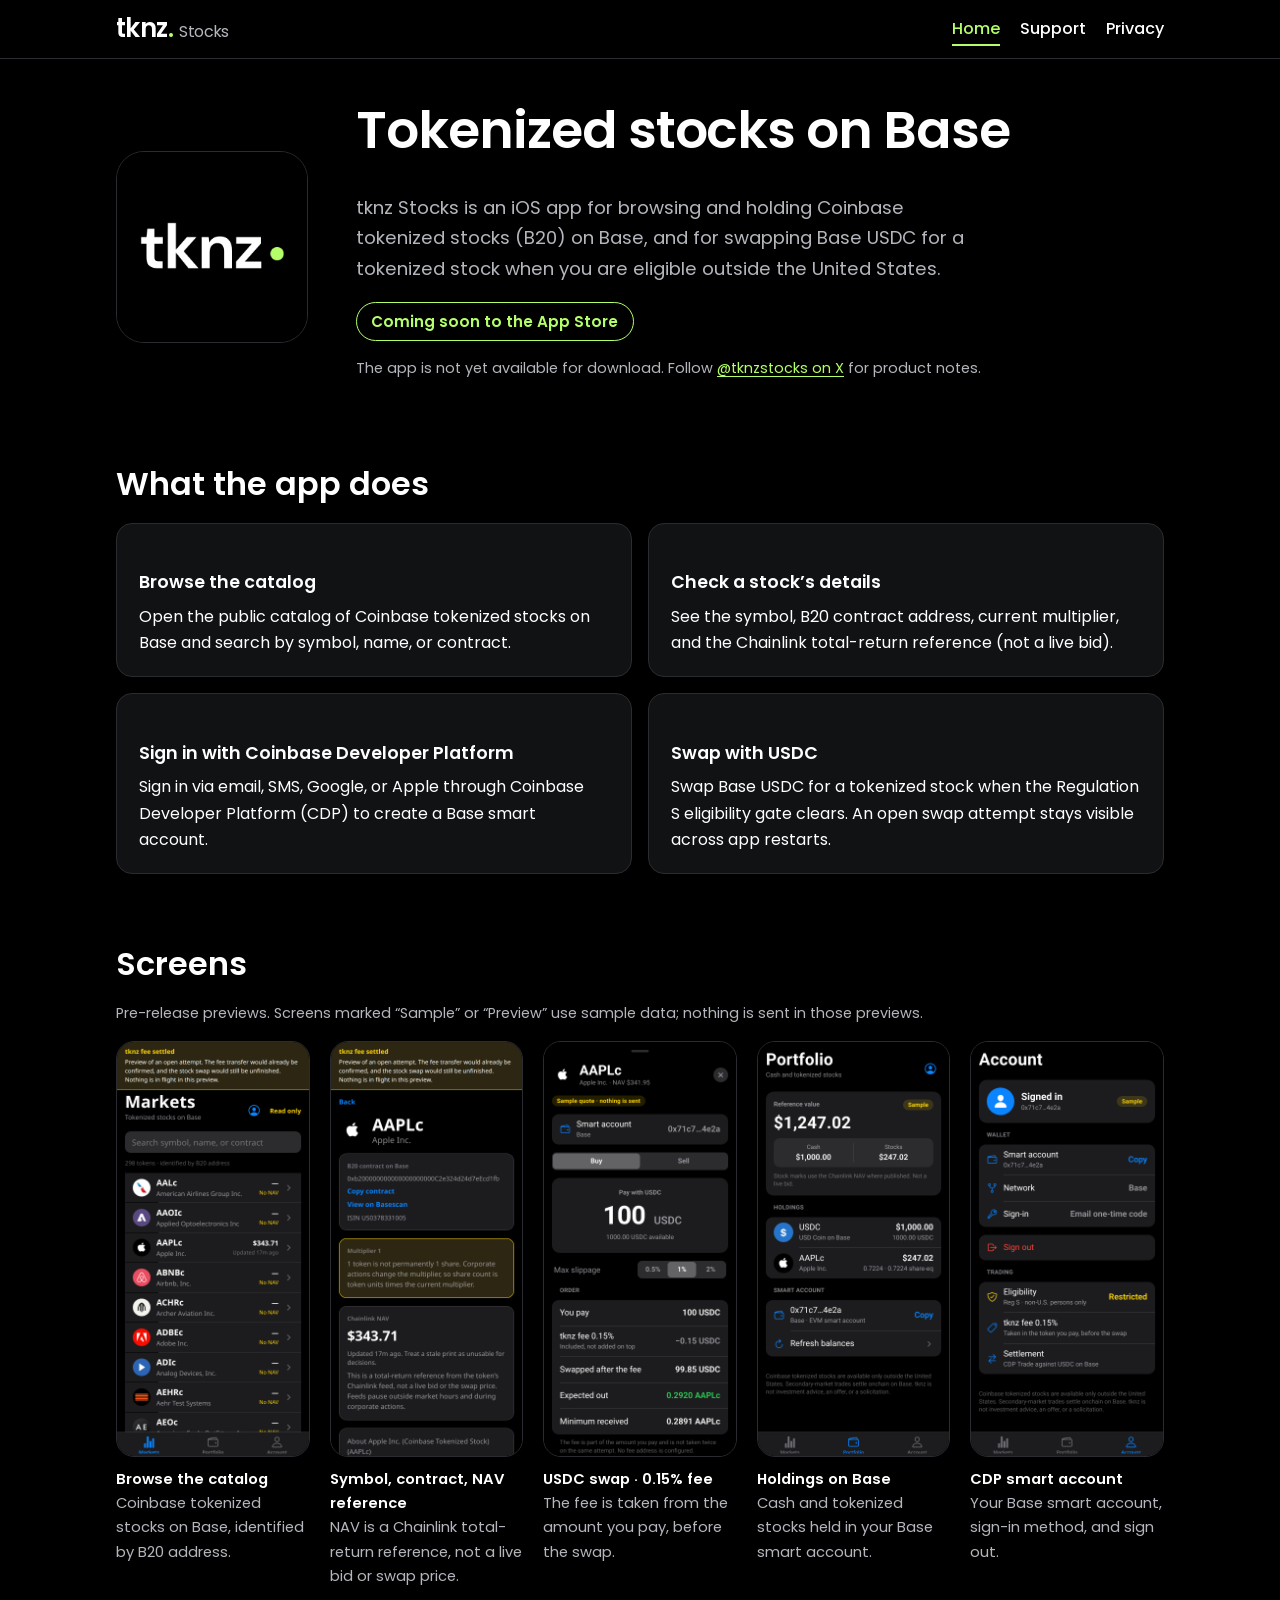
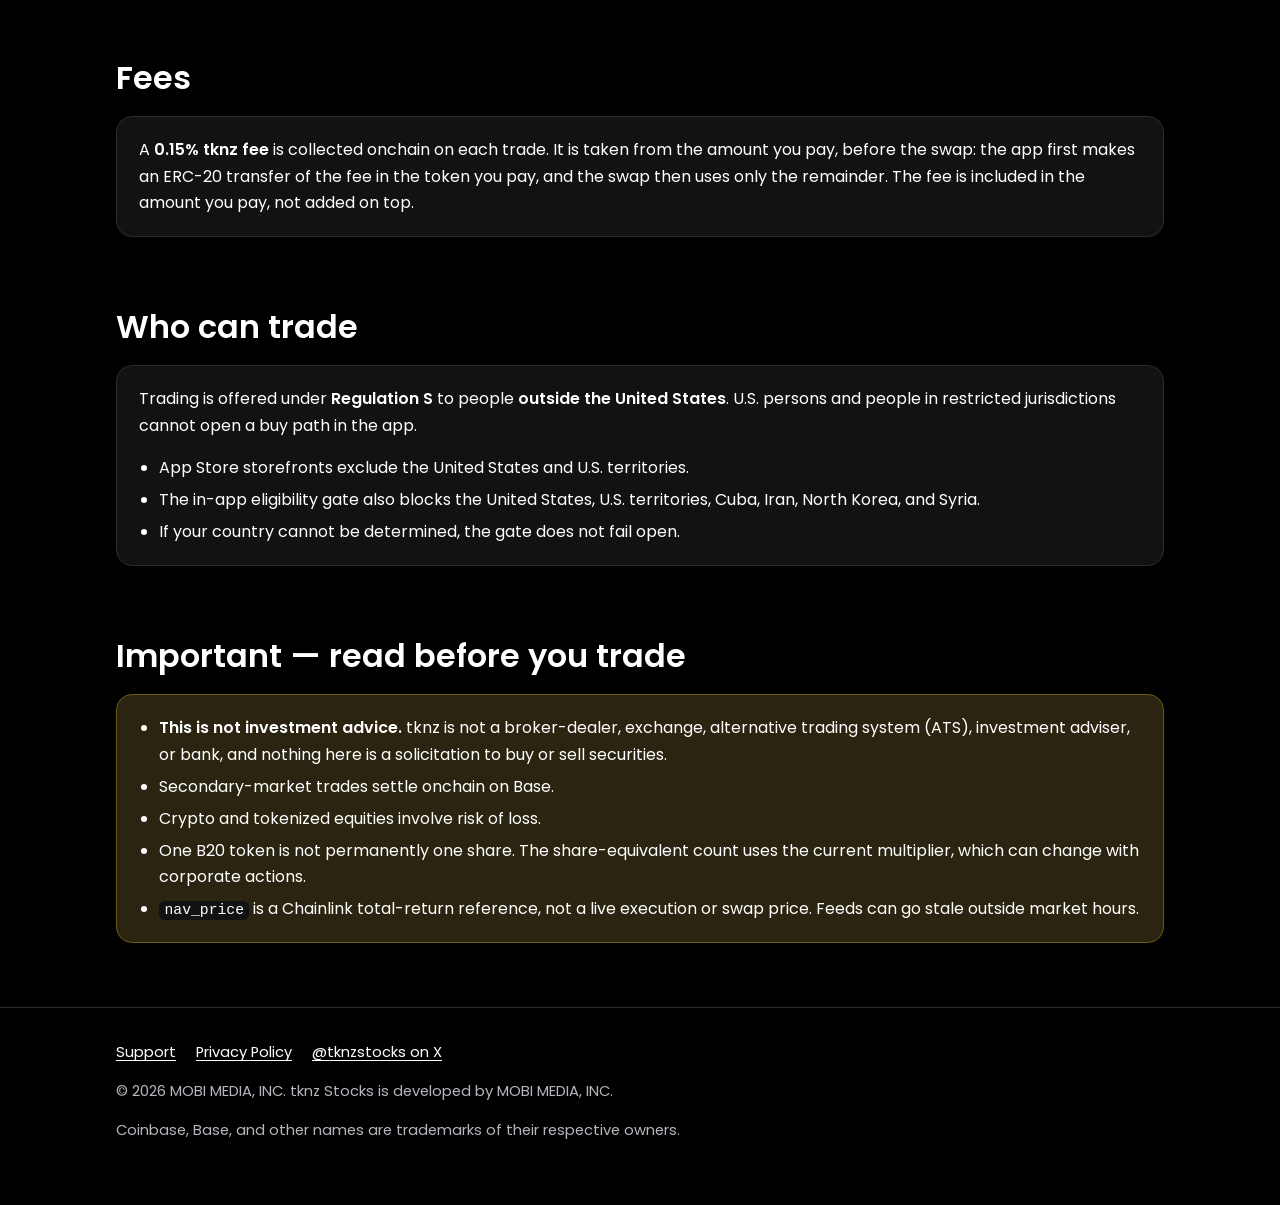
==== index.html @ f106f7f7 "Add static landing, support, and privacy pages Plain HTML/CSS site for tknz Stocks (MOBI MEDIA, INC." ====
<!doctype html>
<html lang="en">
<head>
  <meta charset="utf-8">
  <meta name="viewport" content="width=device-width, initial-scale=1">
  <title>tknz Stocks — Coinbase tokenized stocks on Base</title>
  <meta name="description" content="tknz Stocks is an iOS app to browse and hold Coinbase tokenized stocks (B20) on Base and swap with USDC when eligible outside the United States. Coming soon to the App Store.">
  <meta name="theme-color" content="#000000">
  <link rel="icon" type="image/png" href="./assets/tknz-app-icon-1024.png">
  <link rel="apple-touch-icon" href="./assets/tknz-app-icon-1024.png">
  <link rel="preconnect" href="https://fonts.googleapis.com">
  <link rel="preconnect" href="https://fonts.gstatic.com" crossorigin>
  <link rel="stylesheet" href="https://fonts.googleapis.com/css2?family=Poppins:wght@400;500;600&display=swap">
  <link rel="stylesheet" href="./assets/site.css">
</head>
<body>
  <a class="skip-link" href="#main">Skip to content</a>

  <header class="site-header">
    <div class="wrap">
      <a class="wordmark" href="./" aria-label="tknz Stocks home">tknz<span class="dot" aria-hidden="true">.</span><span class="product">Stocks</span></a>
      <nav class="site-nav" aria-label="Primary">
        <ul>
          <li><a href="./" aria-current="page">Home</a></li>
          <li><a href="./support/">Support</a></li>
          <li><a href="./privacy/">Privacy</a></li>
        </ul>
      </nav>
    </div>
  </header>

  <main id="main" tabindex="-1">
    <div class="wrap">
      <section class="hero" aria-labelledby="hero-title">
        <img class="hero-mark" src="./assets/tknz-brand-mark.png" width="512" height="512" alt="tknz logo: white lowercase “tknz” with a lime dot on black">
        <div>
          <h1 id="hero-title">Tokenized stocks on Base</h1>
          <p class="lede">tknz Stocks is an iOS app for browsing and holding Coinbase tokenized stocks (B20) on Base, and for swapping Base USDC for a tokenized stock when you are eligible outside the United States.</p>
          <p><span class="badge">Coming soon to the App Store</span></p>
          <p class="fine">The app is not yet available for download. Follow <a href="https://x.com/tknzstocks">@tknzstocks on X</a> for product notes.</p>
        </div>
      </section>

      <section aria-labelledby="what-title">
        <h2 id="what-title">What the app does</h2>
        <ul class="features">
          <li class="card"><h3>Browse the catalog</h3><p>Open the public catalog of Coinbase tokenized stocks on Base and search by symbol, name, or contract.</p></li>
          <li class="card"><h3>Check a stock’s details</h3><p>See the symbol, B20 contract address, current multiplier, and the Chainlink total-return reference (not a live bid).</p></li>
          <li class="card"><h3>Sign in with Coinbase Developer Platform</h3><p>Sign in via email, SMS, Google, or Apple through Coinbase Developer Platform (CDP) to create a Base smart account.</p></li>
          <li class="card"><h3>Swap with USDC</h3><p>Swap Base USDC for a tokenized stock when the Regulation S eligibility gate clears. An open swap attempt stays visible across app restarts.</p></li>
        </ul>
      </section>

      <section aria-labelledby="shots-title">
        <h2 id="shots-title">Screens</h2>
        <p class="fine">Pre-release previews. Screens marked “Sample” or “Preview” use sample data; nothing is sent in those previews.</p>
        <ul class="shots">
          <li>
            <figure>
              <img src="./assets/screenshots/markets.png" width="780" height="1688" loading="lazy" alt="Markets screen listing Coinbase tokenized stocks on Base, with a search field and each token’s Chainlink NAV or “No NAV”.">
              <figcaption><strong>Browse the catalog</strong>Coinbase tokenized stocks on Base, identified by B20 address.</figcaption>
            </figure>
          </li>
          <li>
            <figure>
              <img src="./assets/screenshots/stock-detail.png" width="780" height="1688" loading="lazy" alt="Stock detail screen showing the B20 contract on Base, a multiplier notice, and a Chainlink NAV reference labelled as not a live bid.">
              <figcaption><strong>Symbol, contract, NAV reference</strong>NAV is a Chainlink total-return reference, not a live bid or swap price.</figcaption>
            </figure>
          </li>
          <li>
            <figure>
              <img src="./assets/screenshots/preview-swap.png" width="780" height="1688" loading="lazy" alt="Sample swap quote paying 100 USDC, showing a 0.15% tknz fee of 0.15 USDC, 99.85 USDC swapped after the fee, expected and minimum amounts received.">
              <figcaption><strong>USDC swap · 0.15% fee</strong>The fee is taken from the amount you pay, before the swap.</figcaption>
            </figure>
          </li>
          <li>
            <figure>
              <img src="./assets/screenshots/preview-portfolio.png" width="780" height="1688" loading="lazy" alt="Sample portfolio screen showing USDC and a tokenized stock held on Base, with a reference value and the smart account address.">
              <figcaption><strong>Holdings on Base</strong>Cash and tokenized stocks held in your Base smart account.</figcaption>
            </figure>
          </li>
          <li>
            <figure>
              <img src="./assets/screenshots/preview-account.png" width="780" height="1688" loading="lazy" alt="Sample account screen showing a signed-in CDP smart account on Base, sign-in method, sign out, eligibility status, fee and settlement details.">
              <figcaption><strong>CDP smart account</strong>Your Base smart account, sign-in method, and sign out.</figcaption>
            </figure>
          </li>
        </ul>
      </section>

      <section aria-labelledby="fee-title">
        <h2 id="fee-title">Fees</h2>
        <div class="card">
          <p>A <strong>0.15% tknz fee</strong> is collected onchain on each trade. It is taken from the amount you pay, before the swap: the app first makes an ERC-20 transfer of the fee in the token you pay, and the swap then uses only the remainder. The fee is included in the amount you pay, not added on top.</p>
        </div>
      </section>

      <section aria-labelledby="eligibility-title">
        <h2 id="eligibility-title">Who can trade</h2>
        <div class="card">
          <p>Trading is offered under <strong>Regulation S</strong> to people <strong>outside the United States</strong>. U.S. persons and people in restricted jurisdictions cannot open a buy path in the app.</p>
          <ul>
            <li>App Store storefronts exclude the United States and U.S. territories.</li>
            <li>The in-app eligibility gate also blocks the United States, U.S. territories, Cuba, Iran, North Korea, and Syria.</li>
            <li>If your country cannot be determined, the gate does not fail open.</li>
          </ul>
        </div>
      </section>

      <section aria-labelledby="risk-title">
        <h2 id="risk-title">Important — read before you trade</h2>
        <div class="notice">
          <ul>
            <li><strong>This is not investment advice.</strong> tknz is not a broker-dealer, exchange, alternative trading system (ATS), investment adviser, or bank, and nothing here is a solicitation to buy or sell securities.</li>
            <li>Secondary-market trades settle onchain on Base.</li>
            <li>Crypto and tokenized equities involve risk of loss.</li>
            <li>One B20 token is not permanently one share. The share-equivalent count uses the current multiplier, which can change with corporate actions.</li>
            <li><code>nav_price</code> is a Chainlink total-return reference, not a live execution or swap price. Feeds can go stale outside market hours.</li>
          </ul>
        </div>
      </section>
    </div>
  </main>

  <footer class="site-footer">
    <div class="wrap">
      <ul>
        <li><a href="./support/">Support</a></li>
        <li><a href="./privacy/">Privacy Policy</a></li>
        <li><a href="https://x.com/tknzstocks">@tknzstocks on X</a></li>
      </ul>
      <p>© 2026 MOBI MEDIA, INC. tknz Stocks is developed by MOBI MEDIA, INC.</p>
      <p>Coinbase, Base, and other names are trademarks of their respective owners.</p>
    </div>
  </footer>
</body>
</html>
---- assets/site.css ----
/* tknz Stocks — shared site styles. No build step. */
:root {
  --bg: #000000;
  --card: #111214;
  --border: #2a2c31;
  --text: #ffffff;
  --muted: #b4b6bd;
  --lime: #b4ff69;
  --warn-bg: #2a2410;
  --warn-border: #6b5a12;
  --radius: 16px;
  --max: 68rem;
  --font: "Poppins", system-ui, -apple-system, "Segoe UI", Roboto, Helvetica, Arial, sans-serif;
}

*,
*::before,
*::after { box-sizing: border-box; }

html { -webkit-text-size-adjust: 100%; }

body {
  margin: 0;
  background: var(--bg);
  color: var(--text);
  font-family: var(--font);
  font-size: 1rem;
  line-height: 1.65;
}

img { max-width: 100%; height: auto; display: block; }

a { color: var(--lime); text-underline-offset: 0.18em; }
a:hover { text-decoration-thickness: 2px; }

:focus-visible {
  outline: 3px solid var(--lime);
  outline-offset: 3px;
  border-radius: 4px;
}

h1, h2, h3 { font-weight: 600; line-height: 1.2; margin: 0 0 0.6em; }
h1 { font-size: clamp(2rem, 6vw, 3.25rem); letter-spacing: -0.02em; }
h2 { font-size: clamp(1.4rem, 4vw, 2rem); margin-top: 2.2em; }
h3 { font-size: 1.1rem; margin-top: 1.6em; }
p, ul, ol { margin: 0 0 1em; }
ul, ol { padding-left: 1.25rem; }
li + li { margin-top: 0.35em; }
strong { font-weight: 600; }
code { font-family: ui-monospace, SFMono-Regular, Menlo, Consolas, monospace; font-size: 0.92em; background: var(--card); padding: 0.1em 0.35em; border-radius: 6px; }

.skip-link {
  position: absolute;
  left: 1rem;
  top: -100px;
  z-index: 100;
  background: var(--lime);
  color: #000;
  padding: 0.6rem 1rem;
  border-radius: 8px;
  font-weight: 600;
  text-decoration: none;
}
.skip-link:focus { top: 1rem; }

.wrap { width: 100%; max-width: var(--max); margin: 0 auto; padding: 0 1.25rem; }
.narrow { max-width: 46rem; }

/* Header / nav */
.site-header { border-bottom: 1px solid var(--border); }
.site-header .wrap {
  display: flex;
  flex-wrap: wrap;
  align-items: center;
  justify-content: space-between;
  gap: 0.75rem 1.5rem;
  padding-top: 1rem;
  padding-bottom: 1rem;
}
.wordmark {
  color: var(--text);
  font-weight: 600;
  font-size: 1.6rem;
  letter-spacing: -0.02em;
  text-decoration: none;
  line-height: 1;
}
.wordmark .dot { color: var(--lime); }
.wordmark .product { font-weight: 400; color: var(--muted); font-size: 1rem; margin-left: 0.35rem; }
.site-nav ul { list-style: none; margin: 0; padding: 0; display: flex; gap: 1.25rem; }
.site-nav li + li { margin-top: 0; }
.site-nav a { color: var(--text); text-decoration: none; font-weight: 500; padding: 0.25rem 0; }
.site-nav a:hover { color: var(--lime); }
.site-nav a[aria-current="page"] { color: var(--lime); border-bottom: 2px solid var(--lime); }

main { padding: 2.5rem 0 4rem; }

/* Hero */
.hero { display: grid; gap: 2rem; align-items: center; }
.hero-mark { width: 9rem; border-radius: 28px; border: 1px solid var(--border); }
.lede { font-size: 1.15rem; color: var(--muted); max-width: 40rem; }
.badge {
  display: inline-block;
  border: 1px solid var(--lime);
  color: var(--lime);
  border-radius: 999px;
  padding: 0.35rem 0.9rem;
  font-weight: 600;
  font-size: 0.95rem;
}
@media (min-width: 48rem) {
  .hero { grid-template-columns: auto 1fr; gap: 3rem; }
  .hero-mark { width: 12rem; }
}

/* Cards / notices */
.card {
  background: var(--card);
  border: 1px solid var(--border);
  border-radius: var(--radius);
  padding: 1.25rem 1.4rem;
}
.card > :last-child { margin-bottom: 0; }
.notice {
  background: var(--warn-bg);
  border: 1px solid var(--warn-border);
  border-radius: var(--radius);
  padding: 1.25rem 1.4rem;
}
.notice > :last-child { margin-bottom: 0; }
.features { display: grid; gap: 1rem; padding: 0; list-style: none; }
.features li + li { margin-top: 0; }
@media (min-width: 40rem) { .features { grid-template-columns: repeat(2, 1fr); } }

/* Screenshots */
.shots {
  list-style: none;
  padding: 0;
  margin: 0;
  display: grid;
  grid-template-columns: repeat(auto-fill, minmax(11rem, 1fr));
  gap: 1.25rem;
}
.shots li + li { margin-top: 0; }
.shots figure { margin: 0; }
.shots img { border-radius: 18px; border: 1px solid var(--border); width: 100%; }
.shots figcaption { margin-top: 0.6rem; font-size: 0.92rem; color: var(--muted); }
.shots figcaption strong { color: var(--text); display: block; }
.fine { font-size: 0.9rem; color: var(--muted); }

/* FAQ */
.faq details {
  background: var(--card);
  border: 1px solid var(--border);
  border-radius: var(--radius);
  padding: 0 1.25rem;
  margin-bottom: 0.75rem;
}
.faq summary {
  cursor: pointer;
  font-weight: 600;
  padding: 1rem 0;
  list-style-position: outside;
}
.faq details[open] summary { border-bottom: 1px solid var(--border); margin-bottom: 1rem; }
.faq details > :last-child { margin-bottom: 1rem; }

/* Tables (privacy) */
.table-scroll { overflow-x: auto; -webkit-overflow-scrolling: touch; margin-bottom: 1.25rem; }
table { border-collapse: collapse; width: 100%; min-width: 40rem; font-size: 0.92rem; }
caption { text-align: left; color: var(--muted); padding-bottom: 0.5rem; }
th, td { border: 1px solid var(--border); padding: 0.6rem 0.75rem; vertical-align: top; text-align: left; }
thead th { background: var(--card); font-weight: 600; }
tbody th { font-weight: 600; }

/* Footer */
.site-footer { border-top: 1px solid var(--border); padding: 2rem 0 3rem; color: var(--muted); font-size: 0.92rem; }
.site-footer ul { list-style: none; padding: 0; display: flex; flex-wrap: wrap; gap: 0.5rem 1.25rem; }
.site-footer li + li { margin-top: 0; }
.site-footer a { color: var(--text); }

@media (prefers-reduced-motion: no-preference) {
  html { scroll-behavior: smooth; }
}
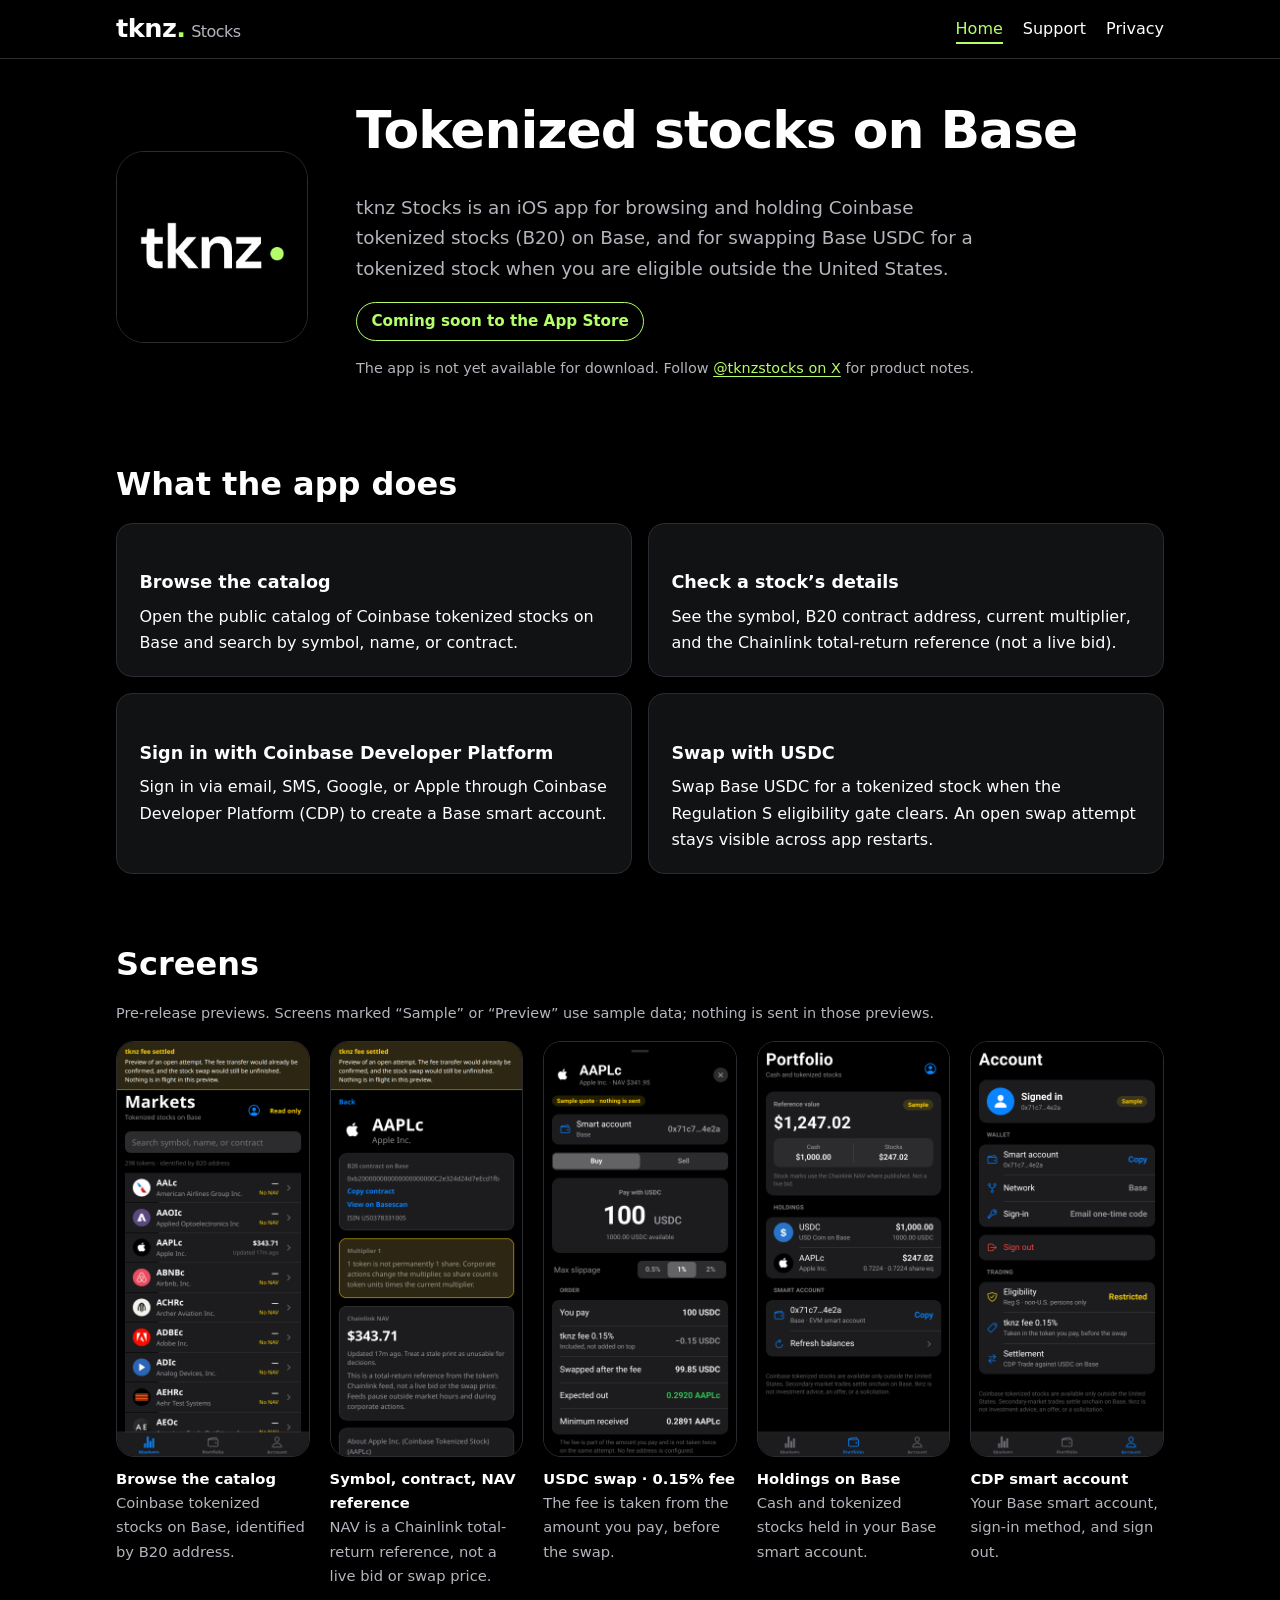
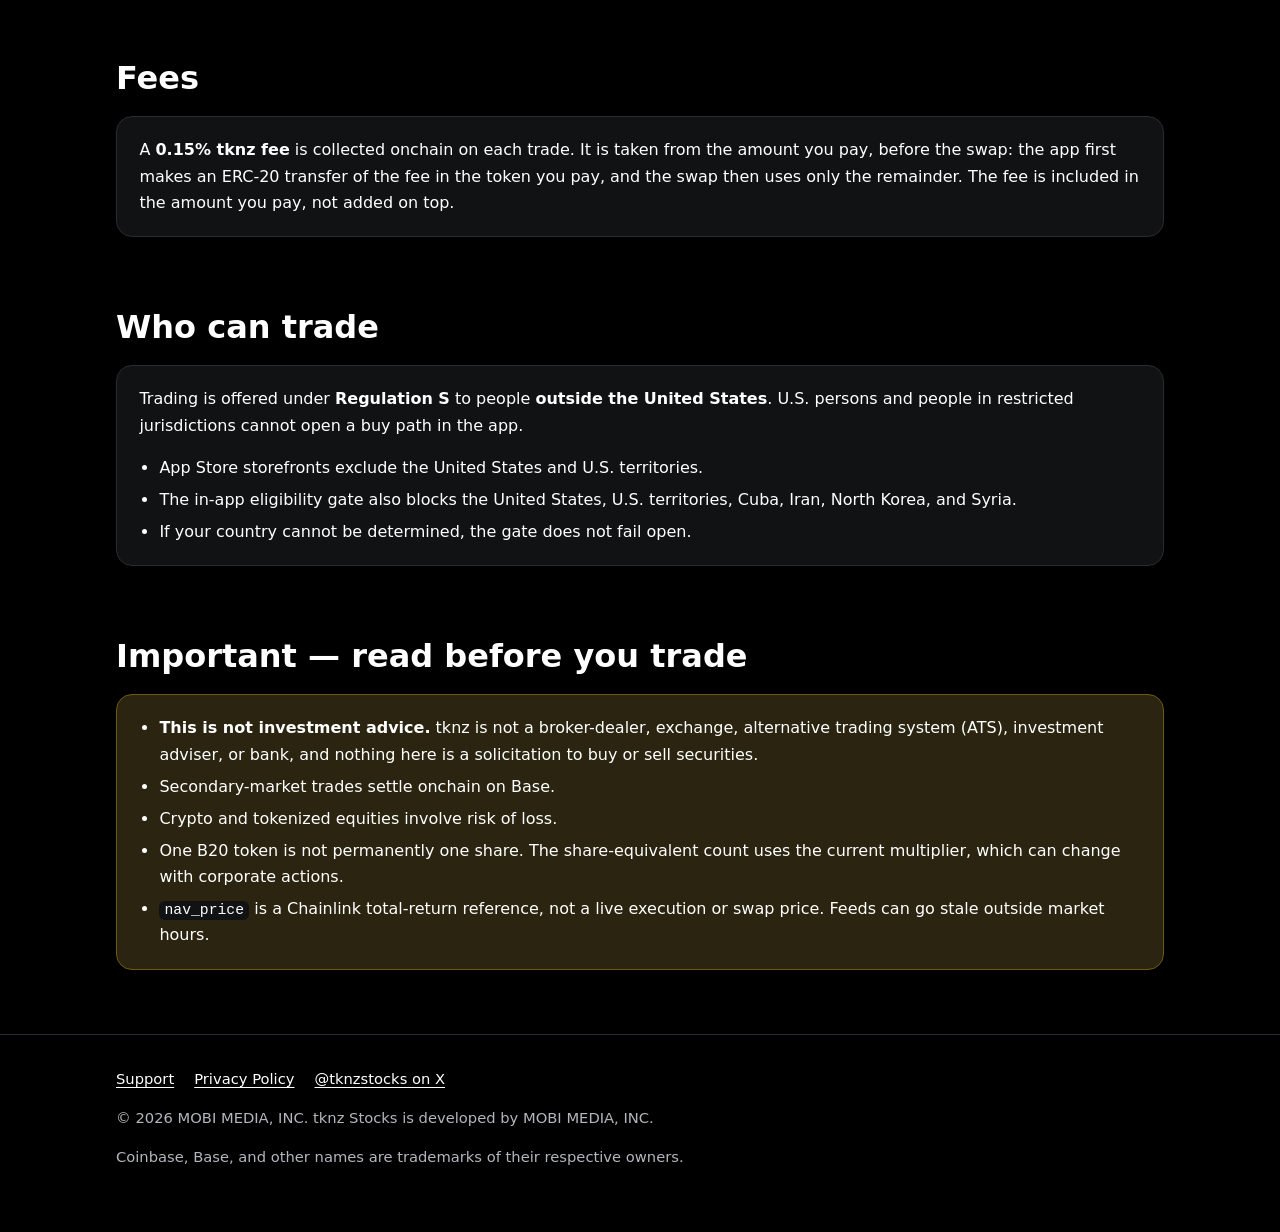
==== commit 2dfe0606: "Address Codex review: deletion wording, uninstall claim, URL wrap, drop Google Fonts MUST 1: Stop pr" ====
--- a/index.html
+++ b/index.html
@@ -8,9 +8,6 @@
   <meta name="theme-color" content="#000000">
   <link rel="icon" type="image/png" href="./assets/tknz-app-icon-1024.png">
   <link rel="apple-touch-icon" href="./assets/tknz-app-icon-1024.png">
-  <link rel="preconnect" href="https://fonts.googleapis.com">
-  <link rel="preconnect" href="https://fonts.gstatic.com" crossorigin>
-  <link rel="stylesheet" href="https://fonts.googleapis.com/css2?family=Poppins:wght@400;500;600&display=swap">
   <link rel="stylesheet" href="./assets/site.css">
 </head>
 <body>
--- a/assets/site.css
+++ b/assets/site.css
@@ -26,11 +26,12 @@
   font-family: var(--font);
   font-size: 1rem;
   line-height: 1.65;
+  overflow-wrap: break-word;
 }
 
 img { max-width: 100%; height: auto; display: block; }
 
-a { color: var(--lime); text-underline-offset: 0.18em; }
+a { color: var(--lime); text-underline-offset: 0.18em; overflow-wrap: anywhere; }
 a:hover { text-decoration-thickness: 2px; }
 
 :focus-visible {
@@ -182,3 +183,6 @@
 @media (prefers-reduced-motion: no-preference) {
   html { scroll-behavior: smooth; }
 }
+
+/* Let long URLs and tokens wrap inside cards and body text on narrow screens. */
+.card, .card p, main p, main li { overflow-wrap: anywhere; }
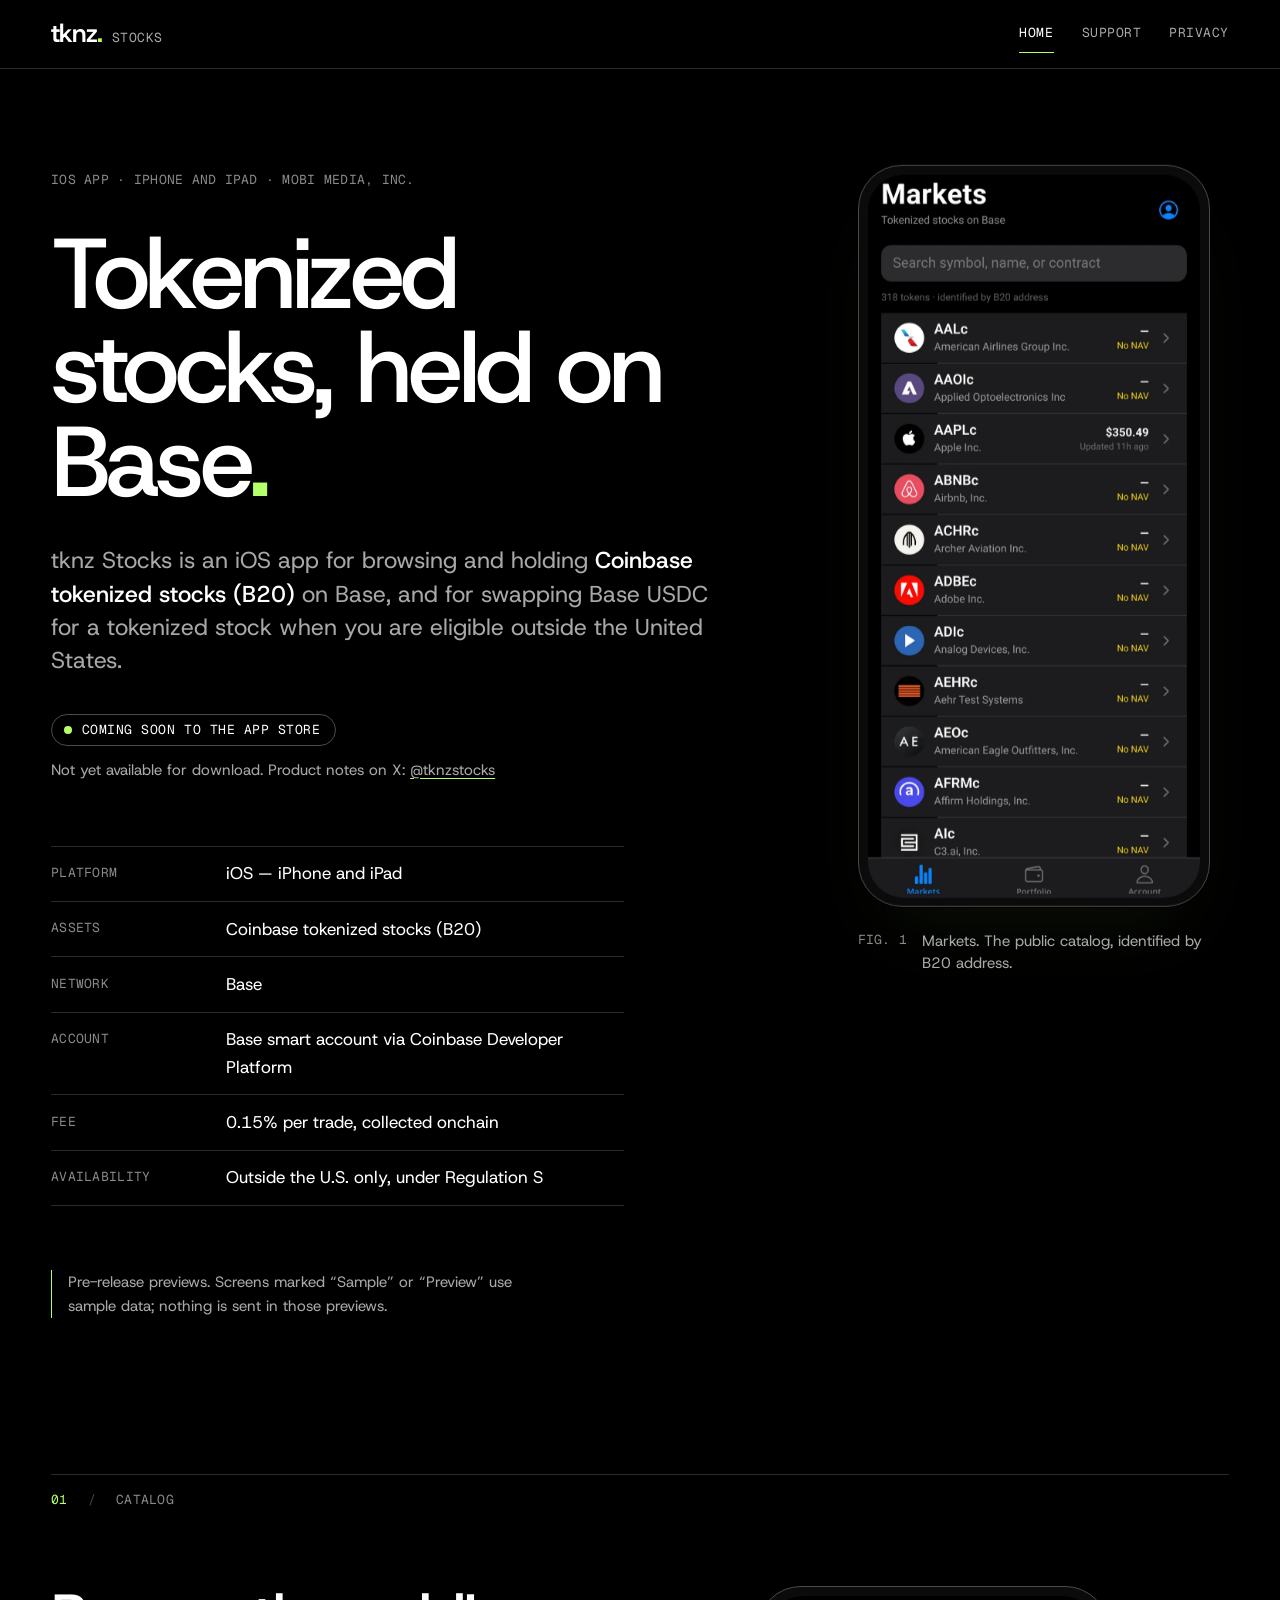
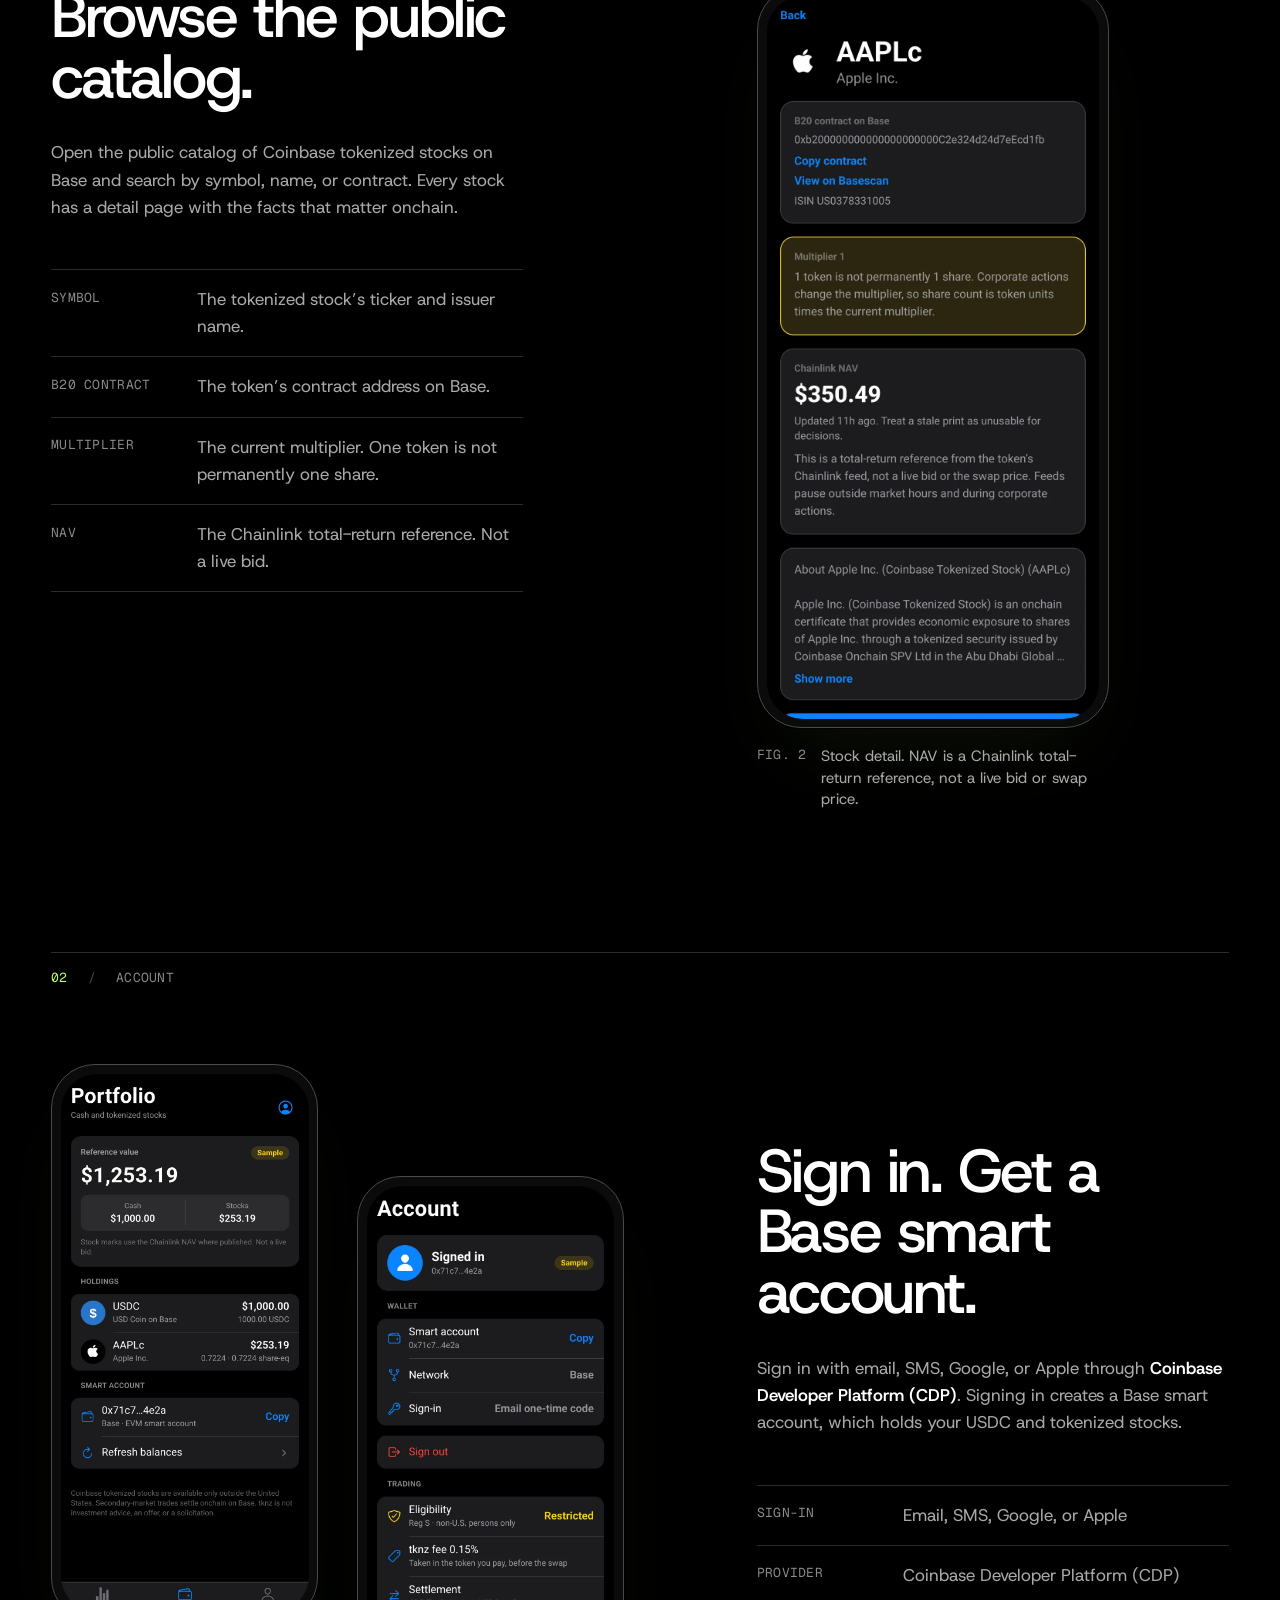
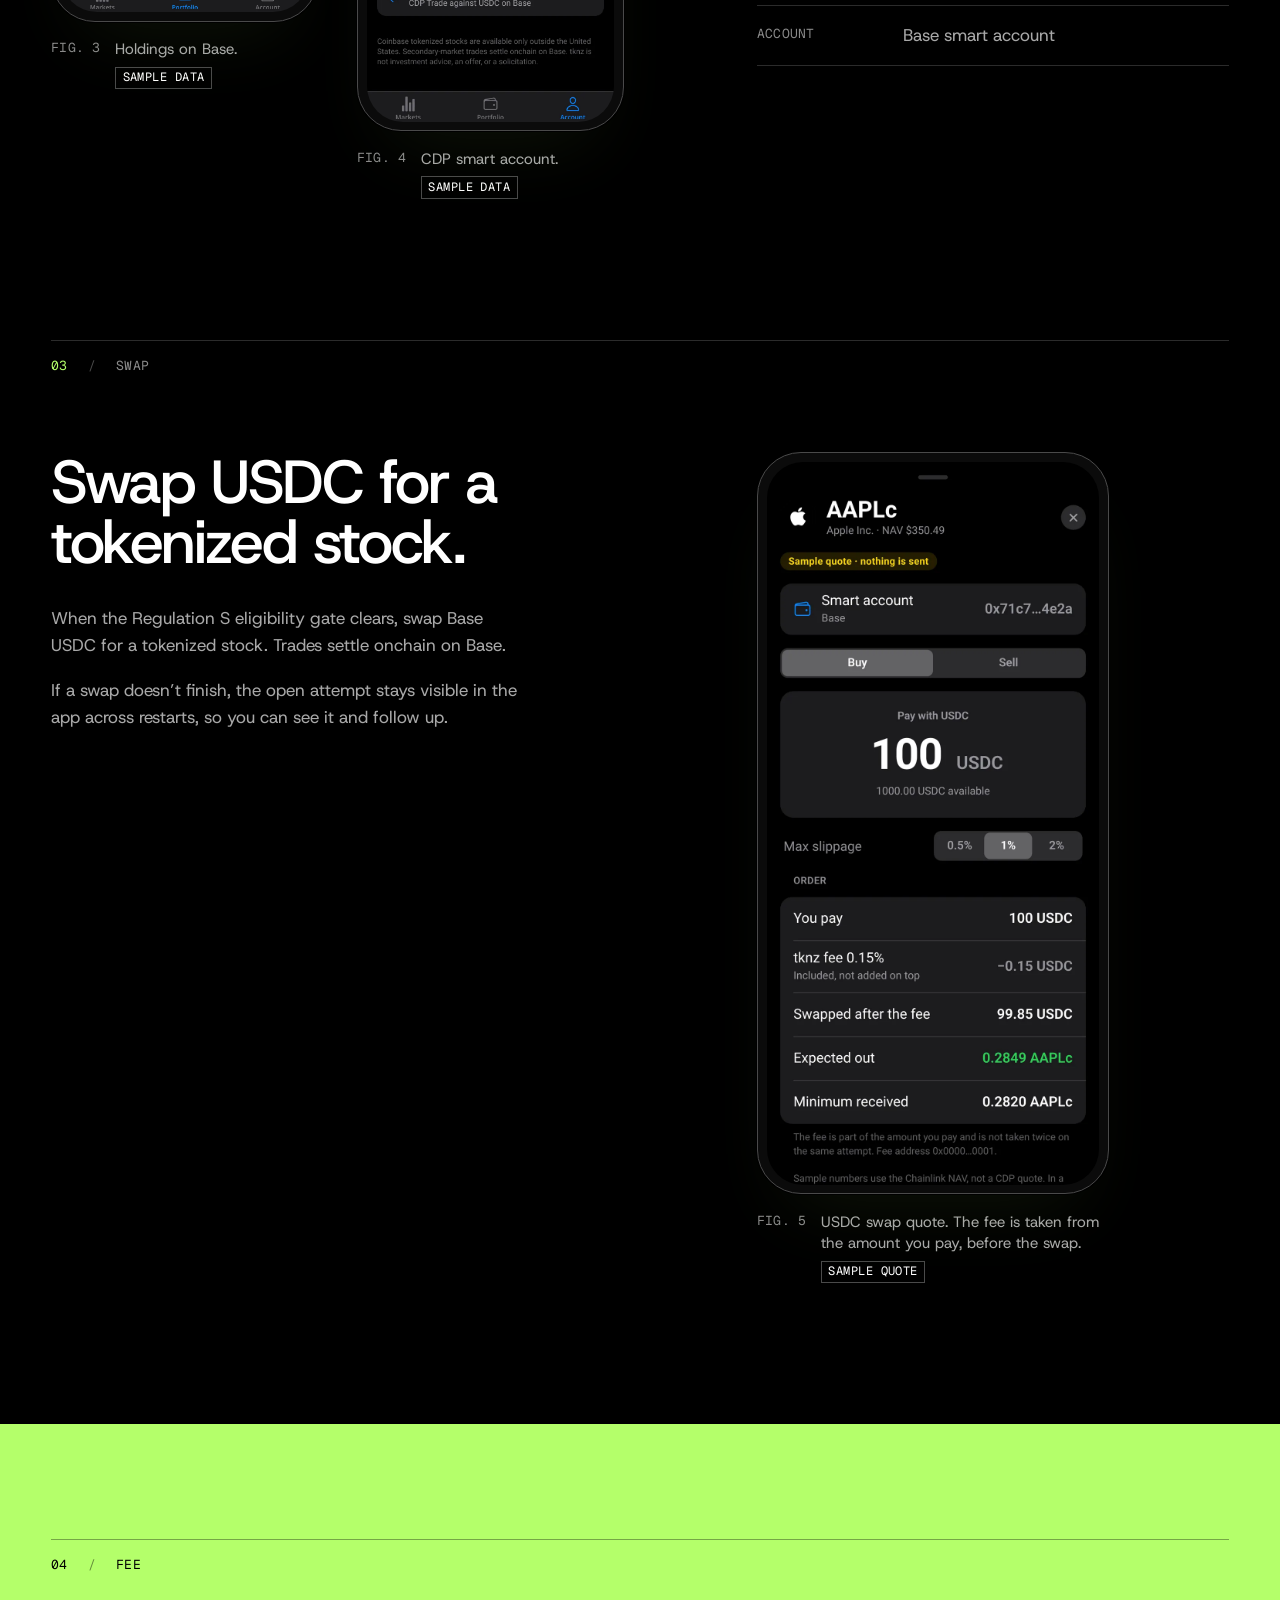
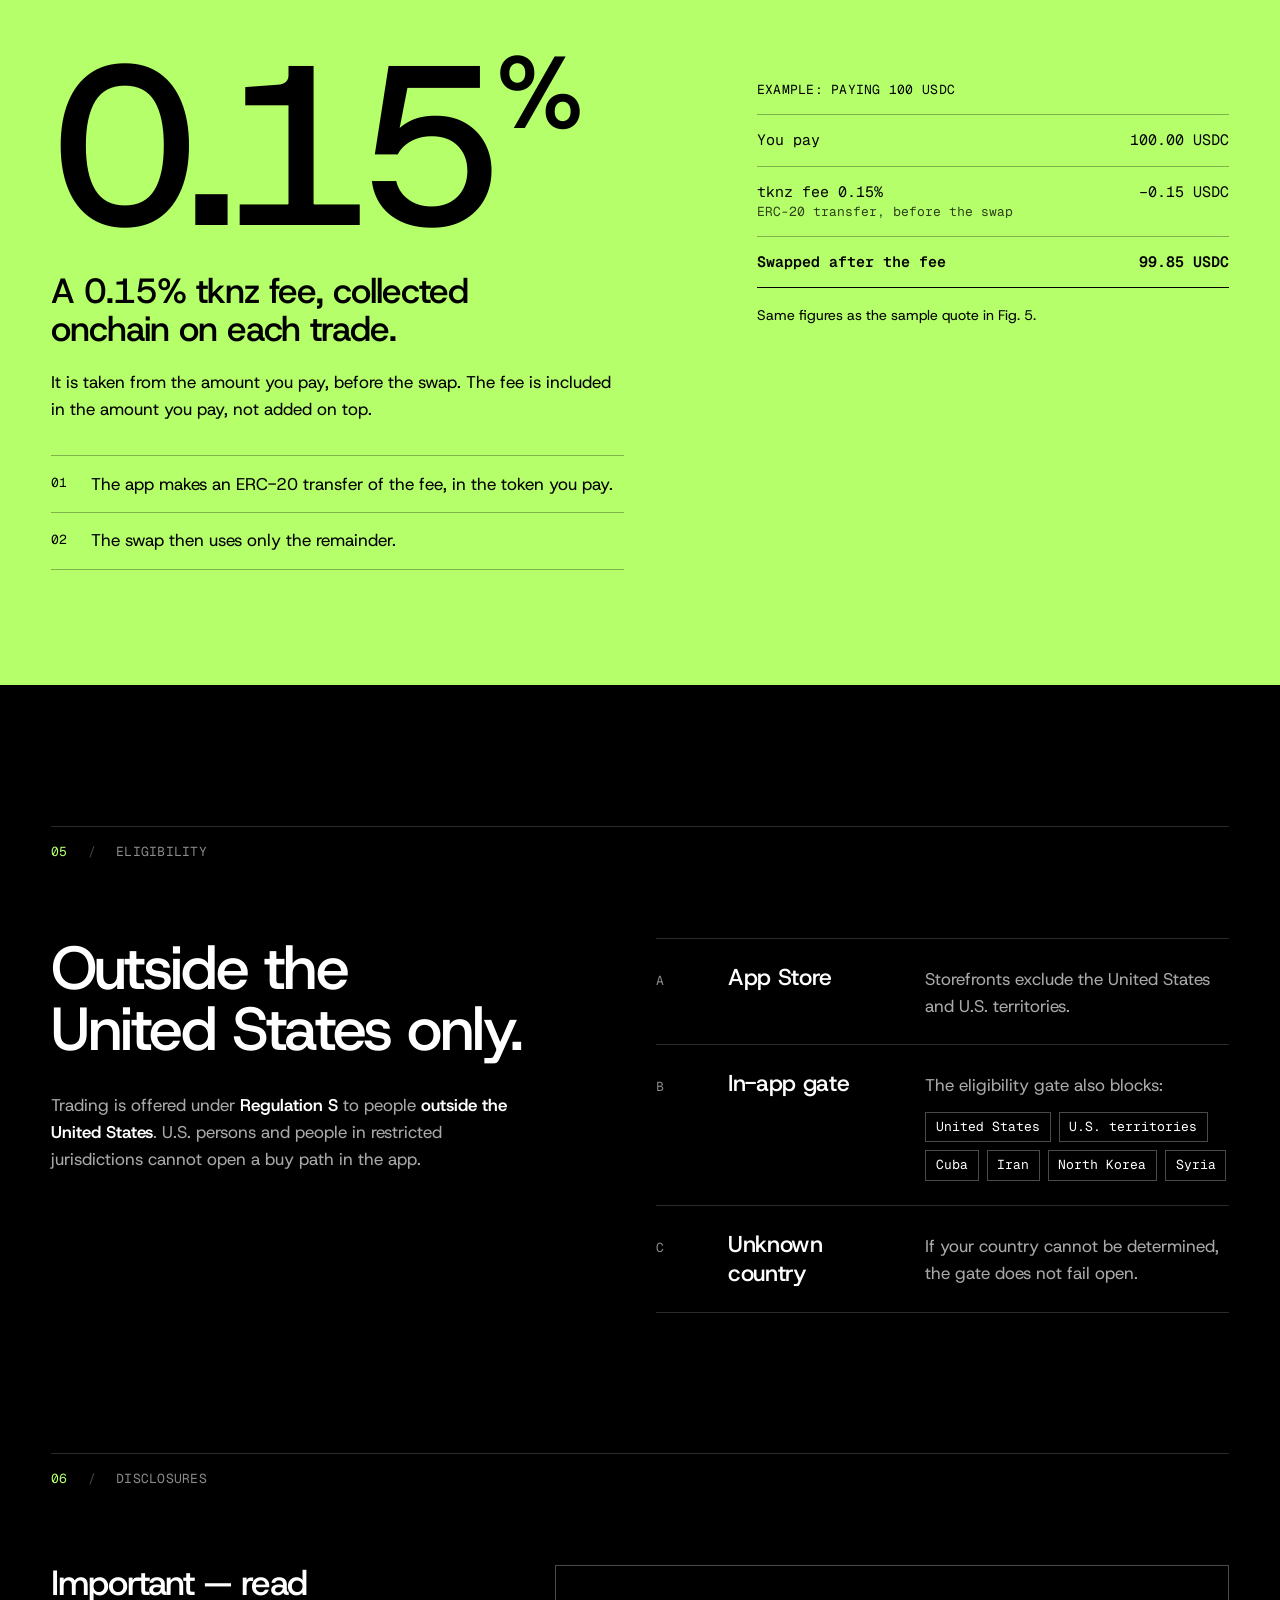
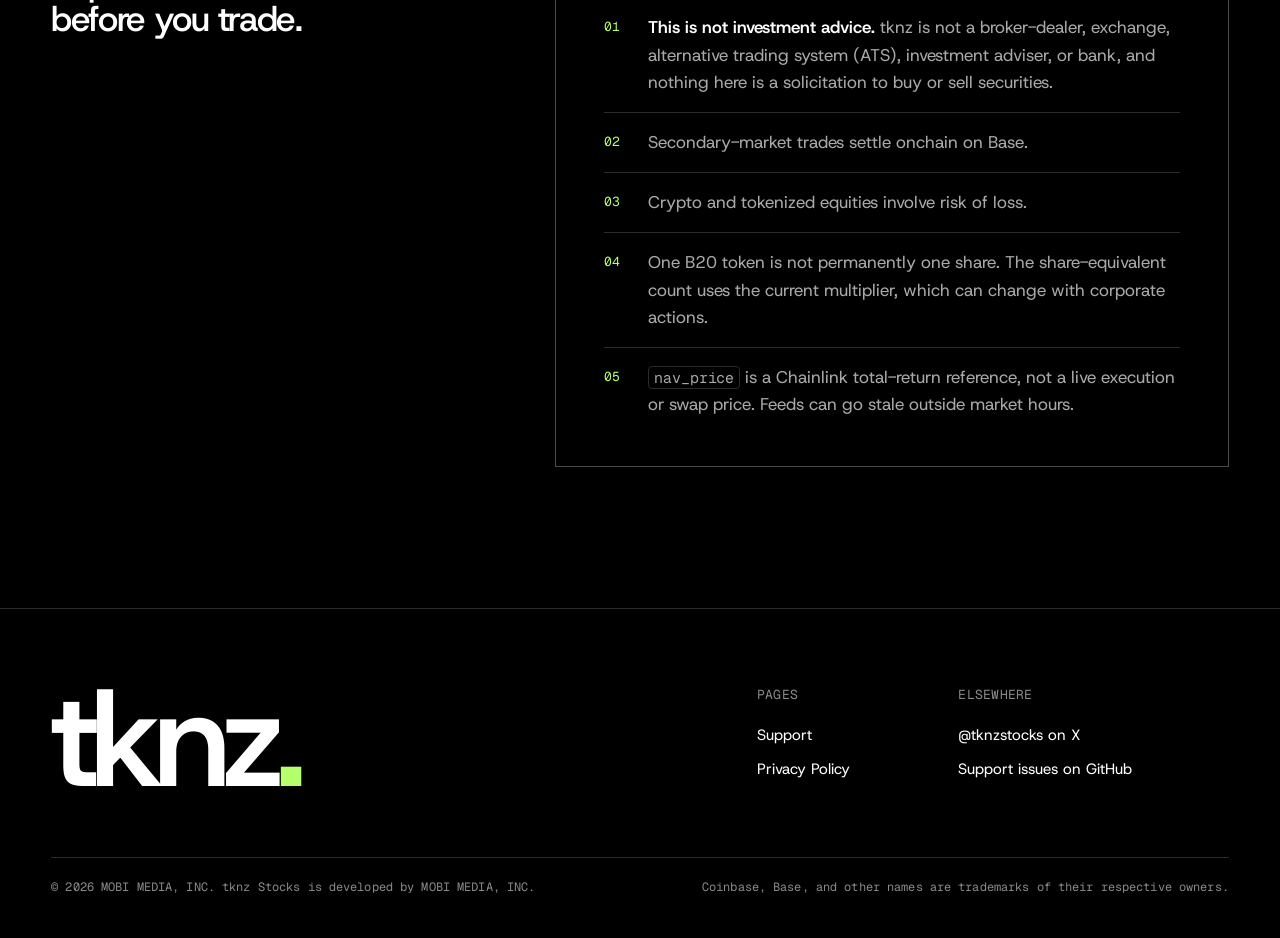
==== commit 1d6a7d98: "Redesign site: editorial type system, real screenshots, restyled support and privacy Written with Cl" ====
--- a/index.html
+++ b/index.html
@@ -6,16 +6,19 @@
   <title>tknz Stocks — Coinbase tokenized stocks on Base</title>
   <meta name="description" content="tknz Stocks is an iOS app to browse and hold Coinbase tokenized stocks (B20) on Base and swap with USDC when eligible outside the United States. Coming soon to the App Store.">
   <meta name="theme-color" content="#000000">
+  <meta name="color-scheme" content="dark">
   <link rel="icon" type="image/png" href="./assets/tknz-app-icon-1024.png">
   <link rel="apple-touch-icon" href="./assets/tknz-app-icon-1024.png">
+  <link rel="preload" href="./assets/fonts/HostGrotesk-var.woff2" as="font" type="font/woff2" crossorigin>
   <link rel="stylesheet" href="./assets/site.css">
+  <script src="./assets/site.js" defer></script>
 </head>
 <body>
   <a class="skip-link" href="#main">Skip to content</a>
 
   <header class="site-header">
     <div class="wrap">
-      <a class="wordmark" href="./" aria-label="tknz Stocks home">tknz<span class="dot" aria-hidden="true">.</span><span class="product">Stocks</span></a>
+      <a class="wordmark" href="./" aria-label="tknz Stocks home"><span class="wordmark-tknz">tknz<span class="dot" aria-hidden="true">.</span></span><span class="wordmark-product">Stocks</span></a>
       <nav class="site-nav" aria-label="Primary">
         <ul>
           <li><a href="./" aria-current="page">Home</a></li>
@@ -27,107 +30,225 @@
   </header>
 
   <main id="main" tabindex="-1">
-    <div class="wrap">
-      <section class="hero" aria-labelledby="hero-title">
-        <img class="hero-mark" src="./assets/tknz-brand-mark.png" width="512" height="512" alt="tknz logo: white lowercase “tknz” with a lime dot on black">
-        <div>
-          <h1 id="hero-title">Tokenized stocks on Base</h1>
-          <p class="lede">tknz Stocks is an iOS app for browsing and holding Coinbase tokenized stocks (B20) on Base, and for swapping Base USDC for a tokenized stock when you are eligible outside the United States.</p>
-          <p><span class="badge">Coming soon to the App Store</span></p>
-          <p class="fine">The app is not yet available for download. Follow <a href="https://x.com/tknzstocks">@tknzstocks on X</a> for product notes.</p>
-        </div>
-      </section>
-
-      <section aria-labelledby="what-title">
-        <h2 id="what-title">What the app does</h2>
-        <ul class="features">
-          <li class="card"><h3>Browse the catalog</h3><p>Open the public catalog of Coinbase tokenized stocks on Base and search by symbol, name, or contract.</p></li>
-          <li class="card"><h3>Check a stock’s details</h3><p>See the symbol, B20 contract address, current multiplier, and the Chainlink total-return reference (not a live bid).</p></li>
-          <li class="card"><h3>Sign in with Coinbase Developer Platform</h3><p>Sign in via email, SMS, Google, or Apple through Coinbase Developer Platform (CDP) to create a Base smart account.</p></li>
-          <li class="card"><h3>Swap with USDC</h3><p>Swap Base USDC for a tokenized stock when the Regulation S eligibility gate clears. An open swap attempt stays visible across app restarts.</p></li>
-        </ul>
-      </section>
-
-      <section aria-labelledby="shots-title">
-        <h2 id="shots-title">Screens</h2>
-        <p class="fine">Pre-release previews. Screens marked “Sample” or “Preview” use sample data; nothing is sent in those previews.</p>
-        <ul class="shots">
-          <li>
-            <figure>
-              <img src="./assets/screenshots/markets.png" width="780" height="1688" loading="lazy" alt="Markets screen listing Coinbase tokenized stocks on Base, with a search field and each token’s Chainlink NAV or “No NAV”.">
-              <figcaption><strong>Browse the catalog</strong>Coinbase tokenized stocks on Base, identified by B20 address.</figcaption>
-            </figure>
-          </li>
-          <li>
-            <figure>
-              <img src="./assets/screenshots/stock-detail.png" width="780" height="1688" loading="lazy" alt="Stock detail screen showing the B20 contract on Base, a multiplier notice, and a Chainlink NAV reference labelled as not a live bid.">
-              <figcaption><strong>Symbol, contract, NAV reference</strong>NAV is a Chainlink total-return reference, not a live bid or swap price.</figcaption>
-            </figure>
-          </li>
-          <li>
-            <figure>
-              <img src="./assets/screenshots/preview-swap.png" width="780" height="1688" loading="lazy" alt="Sample swap quote paying 100 USDC, showing a 0.15% tknz fee of 0.15 USDC, 99.85 USDC swapped after the fee, expected and minimum amounts received.">
-              <figcaption><strong>USDC swap · 0.15% fee</strong>The fee is taken from the amount you pay, before the swap.</figcaption>
-            </figure>
-          </li>
-          <li>
-            <figure>
-              <img src="./assets/screenshots/preview-portfolio.png" width="780" height="1688" loading="lazy" alt="Sample portfolio screen showing USDC and a tokenized stock held on Base, with a reference value and the smart account address.">
-              <figcaption><strong>Holdings on Base</strong>Cash and tokenized stocks held in your Base smart account.</figcaption>
-            </figure>
-          </li>
-          <li>
-            <figure>
-              <img src="./assets/screenshots/preview-account.png" width="780" height="1688" loading="lazy" alt="Sample account screen showing a signed-in CDP smart account on Base, sign-in method, sign out, eligibility status, fee and settlement details.">
-              <figcaption><strong>CDP smart account</strong>Your Base smart account, sign-in method, and sign out.</figcaption>
-            </figure>
-          </li>
-        </ul>
-      </section>
-
-      <section aria-labelledby="fee-title">
-        <h2 id="fee-title">Fees</h2>
-        <div class="card">
-          <p>A <strong>0.15% tknz fee</strong> is collected onchain on each trade. It is taken from the amount you pay, before the swap: the app first makes an ERC-20 transfer of the fee in the token you pay, and the swap then uses only the remainder. The fee is included in the amount you pay, not added on top.</p>
-        </div>
-      </section>
-
-      <section aria-labelledby="eligibility-title">
-        <h2 id="eligibility-title">Who can trade</h2>
-        <div class="card">
+
+    <section class="wrap grid hero" aria-labelledby="hero-title">
+      <div class="hero-copy">
+        <p class="label">iOS app · iPhone and iPad · MOBI MEDIA, INC.</p>
+        <h1 id="hero-title">Tokenized stocks, held on Base<span class="accent">.</span></h1>
+        <p class="lede">tknz Stocks is an iOS app for browsing and holding <strong>Coinbase tokenized stocks (B20)</strong> on Base, and for swapping Base USDC for a tokenized stock when you are eligible outside the United States.</p>
+        <div class="hero-meta">
+          <p class="status">Coming soon to the App Store</p>
+          <p class="fine muted">Not yet available for download. Product notes on X: <a href="https://x.com/tknzstocks">@tknzstocks</a></p>
+        </div>
+      </div>
+
+      <figure class="shot hero-figure" data-reveal>
+        <div class="device" data-parallax="0.05">
+          <img src="./assets/screens/markets.webp" width="860" height="1870" fetchpriority="high" alt="Markets screen listing Coinbase tokenized stocks on Base, with a search field and each token’s Chainlink NAV or “No NAV”.">
+        </div>
+        <figcaption><span class="label">Fig. 1</span><span>Markets. The public catalog, identified by B20 address.</span></figcaption>
+      </figure>
+
+      <dl class="specs" aria-label="At a glance">
+        <div><dt>Platform</dt><dd>iOS — iPhone and iPad</dd></div>
+        <div><dt>Assets</dt><dd>Coinbase tokenized stocks (B20)</dd></div>
+        <div><dt>Network</dt><dd>Base</dd></div>
+        <div><dt>Account</dt><dd>Base smart account via Coinbase Developer Platform</dd></div>
+        <div><dt>Fee</dt><dd>0.15% per trade, collected onchain</dd></div>
+        <div><dt>Availability</dt><dd>Outside the U.S. only, under Regulation S</dd></div>
+      </dl>
+
+      <p class="note hero-note">Pre-release previews. Screens marked “Sample” or “Preview” use sample data; nothing is sent in those previews.</p>
+    </section>
+
+    <!-- 01 Catalog -->
+    <section class="wrap sec sec--a" id="catalog" aria-labelledby="catalog-title">
+      <div class="sec-head"><span class="label sec-num">01</span><span class="label">Catalog</span></div>
+      <div class="grid sec-body">
+        <div class="sec-copy" data-reveal>
+          <h2 id="catalog-title">Browse the public catalog.</h2>
+          <p>Open the public catalog of Coinbase tokenized stocks on Base and search by symbol, name, or contract. Every stock has a detail page with the facts that matter onchain.</p>
+          <ul class="facts">
+            <li><span class="label">Symbol</span><p>The tokenized stock’s ticker and issuer name.</p></li>
+            <li><span class="label">B20 contract</span><p>The token’s contract address on Base.</p></li>
+            <li><span class="label">Multiplier</span><p>The current multiplier. One token is not permanently one share.</p></li>
+            <li><span class="label">NAV</span><p>The Chainlink total-return reference. Not a live bid.</p></li>
+          </ul>
+        </div>
+        <div class="sec-media">
+          <figure class="shot" data-reveal>
+            <div class="device" data-parallax="0.04">
+              <img src="./assets/screens/stock-detail.webp" width="860" height="1870" loading="lazy" decoding="async" alt="Stock detail screen showing the B20 contract on Base, a multiplier notice, and a Chainlink NAV reference labelled as not a live bid.">
+            </div>
+            <figcaption><span class="label">Fig. 2</span><span>Stock detail. NAV is a Chainlink total-return reference, not a live bid or swap price.</span></figcaption>
+          </figure>
+        </div>
+      </div>
+    </section>
+
+    <!-- 02 Account -->
+    <section class="wrap sec sec--b" id="account" aria-labelledby="account-title">
+      <div class="sec-head"><span class="label sec-num">02</span><span class="label">Account</span></div>
+      <div class="grid sec-body">
+        <div class="sec-copy" data-reveal>
+          <h2 id="account-title">Sign in. Get a Base smart account.</h2>
+          <p>Sign in with email, SMS, Google, or Apple through <strong>Coinbase Developer Platform (CDP)</strong>. Signing in creates a Base smart account, which holds your USDC and tokenized stocks.</p>
+          <ul class="facts">
+            <li><span class="label">Sign-in</span><p>Email, SMS, Google, or Apple</p></li>
+            <li><span class="label">Provider</span><p>Coinbase Developer Platform (CDP)</p></li>
+            <li><span class="label">Account</span><p>Base smart account</p></li>
+          </ul>
+        </div>
+        <div class="sec-media shots-pair">
+          <figure class="shot" data-reveal>
+            <div class="device">
+              <img src="./assets/screens/preview-portfolio.webp" width="860" height="1870" loading="lazy" decoding="async" alt="Sample portfolio screen showing USDC and a tokenized stock held on Base, with a reference value and the smart account address.">
+            </div>
+            <figcaption><span class="label">Fig. 3</span><span>Holdings on Base.<br><span class="tag">Sample data</span></span></figcaption>
+          </figure>
+          <figure class="shot" data-reveal style="--reveal-delay: 0.12s">
+            <div class="device" data-parallax="0.05">
+              <img src="./assets/screens/preview-account.webp" width="780" height="1688" loading="lazy" decoding="async" alt="Sample account screen showing a signed-in CDP smart account on Base, sign-in method, sign out, eligibility status, fee and settlement details.">
+            </div>
+            <figcaption><span class="label">Fig. 4</span><span>CDP smart account.<br><span class="tag">Sample data</span></span></figcaption>
+          </figure>
+        </div>
+      </div>
+    </section>
+
+    <!-- 03 Swap -->
+    <section class="wrap sec sec--a" id="swap" aria-labelledby="swap-title">
+      <div class="sec-head"><span class="label sec-num">03</span><span class="label">Swap</span></div>
+      <div class="grid sec-body">
+        <div class="sec-copy" data-reveal>
+          <h2 id="swap-title">Swap USDC for a tokenized stock.</h2>
+          <p>When the Regulation S eligibility gate clears, swap Base USDC for a tokenized stock. Trades settle onchain on Base.</p>
+          <p>If a swap doesn’t finish, the open attempt stays visible in the app across restarts, so you can see it and follow up.</p>
+        </div>
+        <div class="sec-media">
+          <figure class="shot" data-reveal>
+            <div class="device" data-parallax="0.04">
+              <img src="./assets/screens/preview-swap.webp" width="860" height="1870" loading="lazy" decoding="async" alt="Sample swap quote paying 100 USDC, showing a 0.15% tknz fee of 0.15 USDC, 99.85 USDC swapped after the fee, expected and minimum amounts received.">
+            </div>
+            <figcaption><span class="label">Fig. 5</span><span>USDC swap quote. The fee is taken from the amount you pay, before the swap.<br><span class="tag">Sample quote</span></span></figcaption>
+          </figure>
+        </div>
+      </div>
+    </section>
+
+    <!-- 04 Fee -->
+    <section class="band" id="fee" aria-labelledby="fee-title">
+      <div class="wrap">
+        <div class="sec-head"><span class="label sec-num">04</span><span class="label">Fee</span></div>
+        <div class="grid sec-body">
+          <div class="band-main" data-reveal>
+            <p class="band-figure" aria-hidden="true">0.15<span>%</span></p>
+            <h2 id="fee-title">A 0.15% tknz fee, collected onchain on each trade.</h2>
+            <p>It is taken from the amount you pay, before the swap. The fee is included in the amount you pay, not added on top.</p>
+            <ol class="steps">
+              <li>The app makes an ERC-20 transfer of the fee, in the token you pay.</li>
+              <li>The swap then uses only the remainder.</li>
+            </ol>
+          </div>
+          <div class="band-aside" data-reveal style="--reveal-delay: 0.12s">
+            <table class="ledger">
+              <caption>Example: paying 100 USDC</caption>
+              <tbody>
+                <tr><th scope="row">You pay</th><td>100.00 USDC</td></tr>
+                <tr><th scope="row">tknz fee 0.15%<span class="sub">ERC-20 transfer, before the swap</span></th><td>−0.15 USDC</td></tr>
+                <tr><th scope="row">Swapped after the fee</th><td>99.85 USDC</td></tr>
+              </tbody>
+            </table>
+            <p class="ledger-note">Same figures as the sample quote in Fig. 5.</p>
+          </div>
+        </div>
+      </div>
+    </section>
+
+    <!-- 05 Eligibility -->
+    <section class="wrap sec sec--elig" id="eligibility" aria-labelledby="eligibility-title">
+      <div class="sec-head"><span class="label sec-num">05</span><span class="label">Eligibility</span></div>
+      <div class="grid sec-body">
+        <div class="sec-copy" data-reveal>
+          <h2 id="eligibility-title">Outside the United States only.</h2>
           <p>Trading is offered under <strong>Regulation S</strong> to people <strong>outside the United States</strong>. U.S. persons and people in restricted jurisdictions cannot open a buy path in the app.</p>
-          <ul>
-            <li>App Store storefronts exclude the United States and U.S. territories.</li>
-            <li>The in-app eligibility gate also blocks the United States, U.S. territories, Cuba, Iran, North Korea, and Syria.</li>
-            <li>If your country cannot be determined, the gate does not fail open.</li>
-          </ul>
-        </div>
-      </section>
-
-      <section aria-labelledby="risk-title">
-        <h2 id="risk-title">Important — read before you trade</h2>
-        <div class="notice">
-          <ul>
-            <li><strong>This is not investment advice.</strong> tknz is not a broker-dealer, exchange, alternative trading system (ATS), investment adviser, or bank, and nothing here is a solicitation to buy or sell securities.</li>
-            <li>Secondary-market trades settle onchain on Base.</li>
-            <li>Crypto and tokenized equities involve risk of loss.</li>
-            <li>One B20 token is not permanently one share. The share-equivalent count uses the current multiplier, which can change with corporate actions.</li>
-            <li><code>nav_price</code> is a Chainlink total-return reference, not a live execution or swap price. Feeds can go stale outside market hours.</li>
-          </ul>
-        </div>
-      </section>
-    </div>
+        </div>
+        <div class="elig-wrap" data-reveal>
+          <ul class="elig">
+            <li>
+              <span class="label">A</span>
+              <h3>App Store</h3>
+              <p>Storefronts exclude the United States and U.S. territories.</p>
+            </li>
+            <li>
+              <span class="label">B</span>
+              <h3>In-app gate</h3>
+              <div>
+                <p>The eligibility gate also blocks:</p>
+                <ul class="places">
+                  <li>United States</li>
+                  <li>U.S. territories</li>
+                  <li>Cuba</li>
+                  <li>Iran</li>
+                  <li>North Korea</li>
+                  <li>Syria</li>
+                </ul>
+              </div>
+            </li>
+            <li>
+              <span class="label">C</span>
+              <h3>Unknown country</h3>
+              <p>If your country cannot be determined, the gate does not fail open.</p>
+            </li>
+          </ul>
+        </div>
+      </div>
+    </section>
+
+    <!-- 06 Risk -->
+    <section class="wrap sec sec--risk" id="risk" aria-labelledby="risk-title">
+      <div class="sec-head"><span class="label sec-num">06</span><span class="label">Disclosures</span></div>
+      <div class="grid sec-body">
+        <div class="sec-copy">
+          <h2 id="risk-title">Important — read before you trade.</h2>
+        </div>
+        <div class="risk">
+          <ol>
+            <li><span><strong>This is not investment advice.</strong> tknz is not a broker-dealer, exchange, alternative trading system (ATS), investment adviser, or bank, and nothing here is a solicitation to buy or sell securities.</span></li>
+            <li><span>Secondary-market trades settle onchain on Base.</span></li>
+            <li><span>Crypto and tokenized equities involve risk of loss.</span></li>
+            <li><span>One B20 token is not permanently one share. The share-equivalent count uses the current multiplier, which can change with corporate actions.</span></li>
+            <li><span><code>nav_price</code> is a Chainlink total-return reference, not a live execution or swap price. Feeds can go stale outside market hours.</span></li>
+          </ol>
+        </div>
+      </div>
+    </section>
+
   </main>
 
   <footer class="site-footer">
     <div class="wrap">
-      <ul>
-        <li><a href="./support/">Support</a></li>
-        <li><a href="./privacy/">Privacy Policy</a></li>
-        <li><a href="https://x.com/tknzstocks">@tknzstocks on X</a></li>
-      </ul>
-      <p>© 2026 MOBI MEDIA, INC. tknz Stocks is developed by MOBI MEDIA, INC.</p>
-      <p>Coinbase, Base, and other names are trademarks of their respective owners.</p>
+      <div class="grid footer-grid">
+        <p class="footer-mark" aria-hidden="true">tknz<span class="dot">.</span></p>
+        <nav class="footer-col footer-col--a" aria-labelledby="footer-pages">
+          <h2 class="label" id="footer-pages">Pages</h2>
+          <ul>
+            <li><a href="./support/">Support</a></li>
+            <li><a href="./privacy/">Privacy Policy</a></li>
+          </ul>
+        </nav>
+        <div class="footer-col footer-col--b">
+          <h2 class="label">Elsewhere</h2>
+          <ul>
+            <li><a href="https://x.com/tknzstocks">@tknzstocks on X</a></li>
+            <li><a href="https://github.com/retroservices1121/tknz-stocks-site/issues">Support issues on GitHub</a></li>
+          </ul>
+        </div>
+      </div>
+      <div class="footer-legal">
+        <p>© 2026 MOBI MEDIA, INC. tknz Stocks is developed by MOBI MEDIA, INC.</p>
+        <p>Coinbase, Base, and other names are trademarks of their respective owners.</p>
+      </div>
     </div>
   </footer>
 </body>
--- a/assets/site.css
+++ b/assets/site.css
@@ -1,188 +1,797 @@
-/* tknz Stocks — shared site styles. No build step. */
+/* tknz Stocks — site styles. Plain CSS, no build step.
+   Type: Host Grotesk (display + text) / Geist Mono (data, labels). Both SIL OFL 1.1, self-hosted.
+   Palette: brand black, white, and the lime dot sampled from the tknz brand mark (#b4ff6a). */
+
+@font-face {
+  font-family: "Host Grotesk";
+  src: url("./fonts/HostGrotesk-var.woff2") format("woff2");
+  font-weight: 300 800;
+  font-style: normal;
+  font-display: swap;
+}
+@font-face {
+  font-family: "Geist Mono";
+  src: url("./fonts/GeistMono-var.woff2") format("woff2");
+  font-weight: 100 900;
+  font-style: normal;
+  font-display: swap;
+}
+
 :root {
-  --bg: #000000;
-  --card: #111214;
-  --border: #2a2c31;
-  --text: #ffffff;
-  --muted: #b4b6bd;
-  --lime: #b4ff69;
-  --warn-bg: #2a2410;
-  --warn-border: #6b5a12;
-  --radius: 16px;
-  --max: 68rem;
-  --font: "Poppins", system-ui, -apple-system, "Segoe UI", Roboto, Helvetica, Arial, sans-serif;
-}
-
-*,
-*::before,
-*::after { box-sizing: border-box; }
-
-html { -webkit-text-size-adjust: 100%; }
+  --black: #000000;
+  --ink: #ffffff;
+  --ink-2: #a8a8a8;        /* secondary text: 8.9:1 on black */
+  --ink-3: #8a8a8a;        /* tertiary labels: 6.1:1 on black */
+  --rule: #2b2b2b;         /* hairlines */
+  --rule-strong: #4a4a4a;
+  --surface: #0d0d0d;
+  --lime: #b4ff6a;         /* sampled from the brand mark */
+  --on-lime: #000000;
+
+  --sans: "Host Grotesk", ui-sans-serif, system-ui, -apple-system, "Segoe UI", Roboto, Helvetica, Arial, sans-serif;
+  --mono: "Geist Mono", ui-monospace, SFMono-Regular, Menlo, Consolas, monospace;
+
+  --max: 90rem;
+  --gutter: clamp(1.25rem, 4vw, 3.5rem);
+  --col-gap: clamp(1rem, 2.5vw, 2.5rem);
+  --sec-space: clamp(5rem, 11vw, 10rem);
+
+  --step--1: 0.8125rem;
+  --step-0: 1.0625rem;
+  --step-1: clamp(1.1875rem, 1rem + 0.6vw, 1.4375rem);
+  --step-2: clamp(1.5rem, 1.15rem + 1.3vw, 2.25rem);
+  --step-3: clamp(2.125rem, 1.4rem + 3vw, 4rem);
+  --step-4: clamp(2.75rem, 1.4rem + 6vw, 6.5rem);
+
+  --ease: cubic-bezier(0.2, 0.7, 0.1, 1);
+}
+
+*, *::before, *::after { box-sizing: border-box; }
+
+html { -webkit-text-size-adjust: 100%; text-size-adjust: 100%; background: var(--black); }
 
 body {
   margin: 0;
-  background: var(--bg);
-  color: var(--text);
-  font-family: var(--font);
-  font-size: 1rem;
-  line-height: 1.65;
+  background: var(--black);
+  color: var(--ink);
+  font-family: var(--sans);
+  font-size: var(--step-0);
+  font-weight: 400;
+  line-height: 1.6;
+  font-feature-settings: "kern", "calt";
+  -webkit-font-smoothing: antialiased;
+  -moz-osx-font-smoothing: grayscale;
   overflow-wrap: break-word;
 }
 
 img { max-width: 100%; height: auto; display: block; }
 
-a { color: var(--lime); text-underline-offset: 0.18em; overflow-wrap: anywhere; }
+h1, h2, h3 { font-weight: 500; line-height: 1.05; letter-spacing: -0.025em; margin: 0; }
+p, ul, ol, dl { margin: 0 0 1em; }
+ul, ol { padding-left: 1.2rem; }
+li + li { margin-top: 0.4em; }
+strong { font-weight: 600; }
+
+a {
+  color: inherit;
+  text-decoration: underline;
+  text-decoration-color: var(--lime);
+  text-decoration-thickness: 1px;
+  text-underline-offset: 0.22em;
+  overflow-wrap: anywhere;
+  transition: text-decoration-thickness 0.15s, color 0.15s;
+}
 a:hover { text-decoration-thickness: 2px; }
 
+code, .mono {
+  font-family: var(--mono);
+  font-size: 0.88em;
+  font-feature-settings: "zero";
+  letter-spacing: -0.01em;
+}
+code {
+  padding: 0.08em 0.35em;
+  border: 1px solid var(--rule);
+  border-radius: 4px;
+  white-space: nowrap;
+}
+
 :focus-visible {
-  outline: 3px solid var(--lime);
+  outline: 2px solid var(--lime);
   outline-offset: 3px;
-  border-radius: 4px;
-}
-
-h1, h2, h3 { font-weight: 600; line-height: 1.2; margin: 0 0 0.6em; }
-h1 { font-size: clamp(2rem, 6vw, 3.25rem); letter-spacing: -0.02em; }
-h2 { font-size: clamp(1.4rem, 4vw, 2rem); margin-top: 2.2em; }
-h3 { font-size: 1.1rem; margin-top: 1.6em; }
-p, ul, ol { margin: 0 0 1em; }
-ul, ol { padding-left: 1.25rem; }
-li + li { margin-top: 0.35em; }
-strong { font-weight: 600; }
-code { font-family: ui-monospace, SFMono-Regular, Menlo, Consolas, monospace; font-size: 0.92em; background: var(--card); padding: 0.1em 0.35em; border-radius: 6px; }
+  border-radius: 2px;
+}
+main:focus { outline: none; }
+
+::selection { background: var(--lime); color: var(--on-lime); }
+
+.visually-hidden {
+  position: absolute !important;
+  width: 1px; height: 1px;
+  margin: -1px; padding: 0; border: 0;
+  overflow: hidden;
+  clip: rect(0 0 0 0);
+  white-space: nowrap;
+}
 
 .skip-link {
   position: absolute;
-  left: 1rem;
+  left: var(--gutter);
   top: -100px;
   z-index: 100;
   background: var(--lime);
-  color: #000;
+  color: var(--on-lime);
   padding: 0.6rem 1rem;
-  border-radius: 8px;
-  font-weight: 600;
+  font-family: var(--mono);
+  font-size: var(--step--1);
   text-decoration: none;
 }
-.skip-link:focus { top: 1rem; }
-
-.wrap { width: 100%; max-width: var(--max); margin: 0 auto; padding: 0 1.25rem; }
-.narrow { max-width: 46rem; }
-
-/* Header / nav */
-.site-header { border-bottom: 1px solid var(--border); }
+.skip-link:focus { top: 0.75rem; }
+
+/* ---------- Layout primitives ---------- */
+
+.wrap {
+  width: 100%;
+  max-width: var(--max);
+  margin: 0 auto;
+  padding-left: var(--gutter);
+  padding-right: var(--gutter);
+}
+
+.grid {
+  display: grid;
+  grid-template-columns: minmax(0, 1fr);
+  column-gap: var(--col-gap);
+}
+@media (min-width: 64rem) {
+  .grid { grid-template-columns: repeat(12, minmax(0, 1fr)); }
+}
+
+.label {
+  font-family: var(--mono);
+  font-size: var(--step--1);
+  font-weight: 400;
+  letter-spacing: 0.02em;
+  text-transform: uppercase;
+  color: var(--ink-3);
+  line-height: 1.4;
+}
+
+.lede {
+  font-size: var(--step-1);
+  line-height: 1.45;
+  color: var(--ink-2);
+  max-width: 36em;
+}
+.lede strong { color: var(--ink); font-weight: 500; }
+
+.muted { color: var(--ink-2); }
+.fine { font-size: 0.9375rem; }
+
+/* ---------- Header ---------- */
+
+.site-header {
+  position: relative;
+  z-index: 10;
+  border-bottom: 1px solid var(--rule);
+}
 .site-header .wrap {
   display: flex;
   flex-wrap: wrap;
   align-items: center;
   justify-content: space-between;
-  gap: 0.75rem 1.5rem;
-  padding-top: 1rem;
-  padding-bottom: 1rem;
-}
+  gap: 0.75rem 2rem;
+  min-height: 4.25rem;
+  padding-top: 0.75rem;
+  padding-bottom: 0.75rem;
+}
+
 .wordmark {
-  color: var(--text);
+  display: inline-flex;
+  align-items: baseline;
+  gap: 0.6rem;
+  color: var(--ink);
+  text-decoration: none;
+  line-height: 1;
+}
+.wordmark-tknz {
   font-weight: 600;
   font-size: 1.6rem;
-  letter-spacing: -0.02em;
+  letter-spacing: -0.04em;
+}
+.wordmark .dot { color: var(--lime); }
+.wordmark-product {
+  font-family: var(--mono);
+  font-size: var(--step--1);
+  text-transform: uppercase;
+  letter-spacing: 0.04em;
+  color: var(--ink-2);
+}
+
+.site-nav ul {
+  list-style: none;
+  margin: 0;
+  padding: 0;
+  display: flex;
+  flex-wrap: wrap;
+  gap: 0.25rem 1.75rem;
+}
+.site-nav li + li { margin-top: 0; }
+.site-nav a {
+  font-family: var(--mono);
+  font-size: var(--step--1);
+  text-transform: uppercase;
+  letter-spacing: 0.04em;
+  color: var(--ink-2);
   text-decoration: none;
+  display: inline-block;
+  padding: 0.5rem 0;
+  border-bottom: 1px solid transparent;
+}
+.site-nav a:hover { color: var(--ink); }
+.site-nav a[aria-current="page"] { color: var(--ink); border-bottom-color: var(--lime); }
+
+/* ---------- Status chip ---------- */
+
+.status {
+  display: inline-flex;
+  align-items: center;
+  gap: 0.6rem;
+  font-family: var(--mono);
+  font-size: var(--step--1);
+  text-transform: uppercase;
+  letter-spacing: 0.04em;
+  color: var(--ink);
+  border: 1px solid var(--rule-strong);
+  border-radius: 999px;
+  padding: 0.45rem 0.9rem 0.45rem 0.75rem;
+  line-height: 1.2;
+}
+.status::before {
+  content: "";
+  width: 0.5rem;
+  height: 0.5rem;
+  border-radius: 50%;
+  background: var(--lime);
+  flex: none;
+}
+
+/* ---------- Hero ---------- */
+
+.hero {
+  padding-top: clamp(3rem, 8vw, 7rem);
+  padding-bottom: var(--sec-space);
+  row-gap: clamp(3rem, 6vw, 4rem);
+  align-items: start;
+}
+.hero-copy > * + * { margin-top: clamp(1.5rem, 3vw, 2.25rem); }
+.hero-copy p { margin-bottom: 0; }
+.hero h1 {
+  font-size: var(--step-4);
+  font-weight: 500;
+  line-height: 0.95;
+  letter-spacing: -0.045em;
+  max-width: 11ch;
+}
+.hero h1 .accent { color: var(--lime); }
+.hero-meta {
+  display: flex;
+  flex-wrap: wrap;
+  align-items: center;
+  gap: 0.75rem 1.5rem;
+}
+.hero-meta .fine { margin: 0; }
+
+.hero-figure { margin: 0; }
+
+.specs {
+  margin: 0;
+  border-top: 1px solid var(--rule);
+}
+.specs div {
+  display: grid;
+  grid-template-columns: minmax(7.5rem, 2fr) 5fr;
+  gap: 1rem;
+  padding: 0.85rem 0;
+  border-bottom: 1px solid var(--rule);
+}
+.specs dt {
+  font-family: var(--mono);
+  font-size: var(--step--1);
+  text-transform: uppercase;
+  letter-spacing: 0.02em;
+  color: var(--ink-3);
+  padding-top: 0.2em;
+}
+.specs dd { margin: 0; }
+
+@media (min-width: 64rem) {
+  .hero-copy { grid-column: 1 / span 7; }
+  .hero-figure { grid-column: 9 / span 4; grid-row: 1 / span 3; }
+  .hero .specs, .hero-note { grid-column: 1 / span 6; }
+}
+
+/* ---------- Device frame / screenshots ---------- */
+
+.device {
+  position: relative;
+  width: 100%;
+  max-width: 22rem;
+  padding: 0.55rem;
+  background: #0b0b0b;
+  border: 1px solid var(--rule-strong);
+  border-radius: 2.75rem;
+  box-shadow: 0 0 0 1px #000, 0 2.5rem 5rem -2rem rgba(180, 255, 106, 0.08);
+}
+@media (max-width: 47.99rem) {
+  .device { max-width: min(20rem, 100%); }
+}
+.device img {
+  width: 100%;
+  border-radius: 2.25rem;
+  background: #111;
+}
+.shot { margin: 0; }
+.shot figcaption {
+  margin-top: 1.1rem;
+  max-width: 22rem;
+  display: grid;
+  grid-template-columns: auto 1fr;
+  column-gap: 0.9rem;
+  font-size: 0.9375rem;
+  line-height: 1.45;
+  color: var(--ink-2);
+}
+.shot figcaption .label { color: var(--ink-3); }
+.shot figcaption .tag {
+  display: inline-block;
+  margin-top: 0.35rem;
+  font-family: var(--mono);
+  font-size: 0.75rem;
+  text-transform: uppercase;
+  letter-spacing: 0.04em;
+  color: var(--ink);
+  border: 1px solid var(--rule-strong);
+  padding: 0.1rem 0.4rem;
+}
+
+/* ---------- Numbered sections ---------- */
+
+.sec { padding-bottom: var(--sec-space); }
+
+.sec-head {
+  display: flex;
+  align-items: baseline;
+  gap: 1.25rem;
+  padding-top: 1rem;
+  margin-bottom: clamp(2.5rem, 6vw, 5rem);
+  border-top: 1px solid var(--rule);
+}
+.sec-num { color: var(--lime); }
+.sec-head .label + .label::before { content: "/"; margin-right: 1.25rem; color: var(--rule-strong); }
+
+.sec h2 {
+  font-size: var(--step-3);
   line-height: 1;
-}
-.wordmark .dot { color: var(--lime); }
-.wordmark .product { font-weight: 400; color: var(--muted); font-size: 1rem; margin-left: 0.35rem; }
-.site-nav ul { list-style: none; margin: 0; padding: 0; display: flex; gap: 1.25rem; }
-.site-nav li + li { margin-top: 0; }
-.site-nav a { color: var(--text); text-decoration: none; font-weight: 500; padding: 0.25rem 0; }
-.site-nav a:hover { color: var(--lime); }
-.site-nav a[aria-current="page"] { color: var(--lime); border-bottom: 2px solid var(--lime); }
-
-main { padding: 2.5rem 0 4rem; }
-
-/* Hero */
-.hero { display: grid; gap: 2rem; align-items: center; }
-.hero-mark { width: 9rem; border-radius: 28px; border: 1px solid var(--border); }
-.lede { font-size: 1.15rem; color: var(--muted); max-width: 40rem; }
-.badge {
-  display: inline-block;
-  border: 1px solid var(--lime);
-  color: var(--lime);
+  letter-spacing: -0.04em;
+  max-width: 14ch;
+  margin-bottom: clamp(1.25rem, 3vw, 2rem);
+}
+.sec-copy > p:not(.lede) { color: var(--ink-2); max-width: 34em; }
+.sec-copy > p strong { color: var(--ink); }
+
+.sec-body { row-gap: clamp(3rem, 6vw, 4.5rem); align-items: start; }
+
+/* Labelled facts (detail list beside screenshots) */
+.facts {
+  margin: clamp(2rem, 4vw, 3rem) 0 0;
+  padding: 0;
+  list-style: none;
+  border-top: 1px solid var(--rule);
+  max-width: 36rem;
+}
+.facts li {
+  margin: 0;
+  padding: 1rem 0;
+  border-bottom: 1px solid var(--rule);
+  display: grid;
+  grid-template-columns: minmax(8rem, 2fr) 5fr;
+  gap: 1rem;
+}
+.facts .label { padding-top: 0.2em; }
+.facts p { margin: 0; color: var(--ink-2); }
+@media (max-width: 30rem) {
+  .facts li, .specs div { grid-template-columns: 1fr; gap: 0.25rem; }
+}
+
+.shots-pair {
+  display: grid;
+  grid-template-columns: repeat(2, minmax(0, 1fr));
+  gap: clamp(1rem, 3vw, 2.5rem);
+  align-items: start;
+}
+.shots-pair .shot:nth-child(2) { margin-top: clamp(3rem, 10vw, 7rem); }
+@media (max-width: 30rem) {
+  .shots-pair { grid-template-columns: 1fr; }
+  .shots-pair .shot:nth-child(2) { margin-top: 0; }
+  .shots-pair .device { max-width: 20rem; }
+}
+
+@media (min-width: 64rem) {
+  /* Copy left, screens right */
+  .sec--a .sec-copy { grid-column: 1 / span 5; position: sticky; top: 3rem; }
+  .sec--a .sec-media { grid-column: 8 / span 5; }
+  /* Screens left, copy right */
+  .sec--b .sec-media { grid-column: 1 / span 6; grid-row: 1; }
+  .sec--b .sec-copy { grid-column: 8 / span 5; grid-row: 1; position: sticky; top: 3rem; padding-top: clamp(0rem, 6vw, 6rem); }
+}
+
+.note {
+  font-size: 0.9375rem;
+  color: var(--ink-2);
+  border-left: 1px solid var(--lime);
+  padding-left: 1rem;
+  max-width: 34em;
+}
+
+/* ---------- Fee band (the one lime surface) ---------- */
+
+.band {
+  background: var(--lime);
+  color: var(--on-lime);
+  padding: clamp(4rem, 9vw, 8rem) 0;
+  margin-bottom: var(--sec-space);
+}
+.band ::selection { background: var(--black); color: var(--lime); }
+.band a { text-decoration-color: currentColor; }
+.band :focus-visible { outline-color: var(--black); }
+.band .sec-head { border-top-color: rgba(0, 0, 0, 0.35); }
+.band .sec-num, .band .label { color: var(--on-lime); }
+.band .sec-head .label + .label::before { color: rgba(0, 0, 0, 0.45); }
+.band-figure {
+  font-size: clamp(5.5rem, 3rem + 14vw, 15rem);
+  font-weight: 500;
+  line-height: 0.82;
+  letter-spacing: -0.06em;
+  margin: 0 0 2rem;
+  font-feature-settings: "tnum";
+}
+.band-figure span { font-size: 0.45em; letter-spacing: -0.03em; vertical-align: 0.95em; margin-left: 0.04em; }
+.band h2 { font-size: var(--step-2); line-height: 1.1; letter-spacing: -0.03em; max-width: 20ch; margin-bottom: 1.25rem; }
+.band p { max-width: 34em; }
+.band .sec-body { row-gap: 3rem; }
+
+.steps { list-style: none; padding: 0; margin: 2rem 0 0; counter-reset: step; max-width: 34em; }
+.steps li {
+  counter-increment: step;
+  display: grid;
+  grid-template-columns: 2.5rem 1fr;
+  padding: 0.9rem 0;
+  border-top: 1px solid rgba(0, 0, 0, 0.3);
+  margin: 0;
+}
+.steps li:last-child { border-bottom: 1px solid rgba(0, 0, 0, 0.3); }
+.steps li::before { content: counter(step, decimal-leading-zero); font-family: var(--mono); font-size: var(--step--1); padding-top: 0.2em; }
+
+.ledger {
+  width: 100%;
+  min-width: 0;
+  border-collapse: collapse;
+  font-family: var(--mono);
+  font-size: 0.9375rem;
+  font-feature-settings: "tnum", "zero";
+}
+.ledger caption {
+  text-align: left;
+  font-family: var(--mono);
+  font-size: var(--step--1);
+  text-transform: uppercase;
+  letter-spacing: 0.02em;
+  padding-bottom: 0.9rem;
+  color: var(--on-lime);
+}
+.ledger th, .ledger td {
+  border: 0;
+  border-top: 1px solid rgba(0, 0, 0, 0.3);
+  padding: 0.9rem 0;
+  font-weight: 400;
+  text-align: left;
+  vertical-align: baseline;
+}
+.band .ledger th, .band .ledger td { color: var(--on-lime); }
+.ledger td { text-align: right; white-space: nowrap; padding-left: 1rem; }
+.ledger tr:last-child th, .ledger tr:last-child td { border-bottom: 1px solid var(--on-lime); font-weight: 600; }
+.ledger .sub { display: block; font-size: 0.8125rem; opacity: 0.75; font-weight: 400; }
+.ledger-note { font-size: 0.875rem; margin-top: 1rem; }
+
+@media (min-width: 64rem) {
+  .band .band-main { grid-column: 1 / span 6; }
+  .band .band-aside { grid-column: 8 / span 5; padding-top: 1rem; }
+}
+
+/* ---------- Eligibility ---------- */
+
+.elig { list-style: none; padding: 0; margin: 0; border-top: 1px solid var(--rule); }
+.elig > li {
+  margin: 0;
+  padding: 1.5rem 0;
+  border-bottom: 1px solid var(--rule);
+  display: grid;
+  gap: 0.5rem 1.5rem;
+}
+.elig h3 { font-size: var(--step-1); letter-spacing: -0.015em; line-height: 1.25; }
+.elig p { margin: 0; color: var(--ink-2); }
+.places { list-style: none; padding: 0; margin: 0.75rem 0 0; display: flex; flex-wrap: wrap; gap: 0.5rem; }
+.places li {
+  margin: 0;
+  font-family: var(--mono);
+  font-size: var(--step--1);
+  border: 1px solid var(--rule-strong);
+  padding: 0.25rem 0.6rem;
+  color: var(--ink);
+}
+@media (min-width: 48rem) {
+  .elig > li { grid-template-columns: 3rem minmax(0, 4fr) minmax(0, 7fr); align-items: baseline; }
+}
+@media (min-width: 64rem) {
+  .sec--elig .sec-copy { grid-column: 1 / span 5; }
+  .sec--elig .elig-wrap { grid-column: 7 / span 6; }
+}
+
+/* ---------- Risk disclosures ---------- */
+
+.risk {
+  border: 1px solid var(--rule-strong);
+  padding: clamp(1.5rem, 4vw, 3rem);
+}
+.risk ol {
+  list-style: none;
+  counter-reset: risk;
+  padding: 0;
+  margin: 0;
+}
+.risk li {
+  counter-increment: risk;
+  display: grid;
+  grid-template-columns: 2.75rem 1fr;
+  padding: 1rem 0;
+  margin: 0;
+  border-top: 1px solid var(--rule);
+  color: var(--ink-2);
+}
+.risk li:first-child { border-top: 0; padding-top: 0; }
+.risk li:last-child { padding-bottom: 0; }
+.risk li::before { content: counter(risk, decimal-leading-zero); font-family: var(--mono); font-size: var(--step--1); color: var(--lime); padding-top: 0.2em; }
+.risk li strong { color: var(--ink); }
+@media (min-width: 64rem) {
+  .sec--risk .sec-copy { grid-column: 1 / span 4; }
+  .sec--risk .risk { grid-column: 6 / span 7; }
+}
+.sec--risk h2 { font-size: var(--step-2); max-width: 12ch; }
+
+/* ---------- Inner pages (support, privacy) ---------- */
+
+.page-head {
+  padding-top: clamp(3rem, 8vw, 6.5rem);
+  padding-bottom: clamp(2.5rem, 6vw, 4.5rem);
+  row-gap: 1.5rem;
+}
+.page-head h1 {
+  font-size: var(--step-4);
+  line-height: 0.95;
+  letter-spacing: -0.045em;
+}
+.page-head .lede { margin-bottom: 0; }
+@media (min-width: 64rem) {
+  .page-head .page-eyebrow { grid-column: 1 / span 3; padding-top: 1.2rem; }
+  .page-head .page-title { grid-column: 4 / span 9; }
+}
+.page-title > * + * { margin-top: 1.5rem; }
+
+.page-body {
+  border-top: 1px solid var(--rule);
+  padding-top: clamp(2rem, 5vw, 3.5rem);
+  padding-bottom: var(--sec-space);
+  row-gap: 3rem;
+  align-items: start;
+}
+@media (min-width: 64rem) {
+  .page-aside { grid-column: 1 / span 3; position: sticky; top: 2rem; }
+  .page-main { grid-column: 4 / span 8; }
+}
+
+.toc ol { list-style: none; padding: 0; margin: 0.9rem 0 0; counter-reset: toc; }
+.toc li { counter-increment: toc; margin: 0; }
+.toc a {
+  display: grid;
+  grid-template-columns: 2rem 1fr;
+  padding: 0.4rem 0;
+  font-size: 0.9375rem;
+  line-height: 1.35;
+  color: var(--ink-2);
+  text-decoration: none;
+  border-top: 1px solid var(--rule);
+}
+.toc a::before { content: counter(toc, decimal-leading-zero); font-family: var(--mono); font-size: 0.75rem; color: var(--ink-3); padding-top: 0.15em; }
+.toc a:hover { color: var(--ink); }
+@media (max-width: 63.99rem) {
+  .toc ol { columns: 2 14rem; column-gap: var(--col-gap); }
+  .toc li { break-inside: avoid; }
+}
+
+.prose { max-width: 44rem; }
+.prose > section { padding-top: clamp(2.5rem, 5vw, 3.5rem); }
+.prose > section:first-child { padding-top: 0; }
+.prose h2 {
+  font-size: var(--step-2);
+  letter-spacing: -0.03em;
+  line-height: 1.1;
+  margin-bottom: 1.25rem;
+  scroll-margin-top: 1.5rem;
+}
+.prose h3 { font-size: var(--step-1); letter-spacing: -0.015em; line-height: 1.25; margin: 2.25rem 0 0.75rem; scroll-margin-top: 1.5rem; }
+.prose p, .prose li { color: var(--ink-2); }
+.prose strong { color: var(--ink); }
+.prose ul { padding-left: 1.1rem; }
+.prose ul li::marker { color: var(--ink-3); }
+.prose .intro { color: var(--ink); font-size: var(--step-1); line-height: 1.45; }
+
+.callout {
+  border: 1px solid var(--rule-strong);
+  padding: clamp(1.25rem, 3vw, 2rem);
+}
+.callout > :last-child { margin-bottom: 0; }
+.callout .label { display: block; margin-bottom: 1rem; }
+.callout--risk { border-color: var(--rule-strong); border-left: 2px solid var(--lime); }
+
+.button {
+  display: inline-flex;
+  align-items: center;
+  gap: 0.6rem;
+  padding: 0.8rem 1.15rem;
+  background: var(--lime);
+  color: var(--on-lime);
+  font-family: var(--mono);
+  font-size: var(--step--1);
+  text-transform: uppercase;
+  letter-spacing: 0.04em;
+  text-decoration: none;
   border-radius: 999px;
-  padding: 0.35rem 0.9rem;
-  font-weight: 600;
-  font-size: 0.95rem;
-}
-@media (min-width: 48rem) {
-  .hero { grid-template-columns: auto 1fr; gap: 3rem; }
-  .hero-mark { width: 12rem; }
-}
-
-/* Cards / notices */
-.card {
-  background: var(--card);
-  border: 1px solid var(--border);
-  border-radius: var(--radius);
-  padding: 1.25rem 1.4rem;
-}
-.card > :last-child { margin-bottom: 0; }
-.notice {
-  background: var(--warn-bg);
-  border: 1px solid var(--warn-border);
-  border-radius: var(--radius);
-  padding: 1.25rem 1.4rem;
-}
-.notice > :last-child { margin-bottom: 0; }
-.features { display: grid; gap: 1rem; padding: 0; list-style: none; }
-.features li + li { margin-top: 0; }
-@media (min-width: 40rem) { .features { grid-template-columns: repeat(2, 1fr); } }
-
-/* Screenshots */
-.shots {
-  list-style: none;
-  padding: 0;
-  margin: 0;
-  display: grid;
-  grid-template-columns: repeat(auto-fill, minmax(11rem, 1fr));
-  gap: 1.25rem;
-}
-.shots li + li { margin-top: 0; }
-.shots figure { margin: 0; }
-.shots img { border-radius: 18px; border: 1px solid var(--border); width: 100%; }
-.shots figcaption { margin-top: 0.6rem; font-size: 0.92rem; color: var(--muted); }
-.shots figcaption strong { color: var(--text); display: block; }
-.fine { font-size: 0.9rem; color: var(--muted); }
+}
+@media (prefers-reduced-motion: no-preference) {
+  .button { transition: transform 0.2s var(--ease); }
+  .button:hover { transform: translateY(-1px); }
+}
+.button:focus-visible { outline-color: var(--ink); }
 
 /* FAQ */
-.faq details {
-  background: var(--card);
-  border: 1px solid var(--border);
-  border-radius: var(--radius);
-  padding: 0 1.25rem;
-  margin-bottom: 0.75rem;
-}
+.faq-group + .faq-group { margin-top: 2.5rem; }
+.faq-group h3 { margin-top: 0; }
+.faq details { border-top: 1px solid var(--rule); }
+.faq details:last-of-type { border-bottom: 1px solid var(--rule); }
 .faq summary {
   cursor: pointer;
+  list-style: none;
+  display: flex;
+  justify-content: space-between;
+  align-items: baseline;
+  gap: 1.5rem;
+  padding: 1.1rem 0;
+  font-size: 1.0625rem;
+  font-weight: 500;
+  color: var(--ink);
+}
+.faq summary::-webkit-details-marker { display: none; }
+.faq summary::after {
+  content: "+";
+  font-family: var(--mono);
+  font-size: 1.1rem;
+  color: var(--lime);
+  flex: none;
+  line-height: 1;
+}
+.faq details[open] summary::after { content: "−"; }
+.faq summary:hover { color: var(--lime); }
+.faq details > :not(summary) { max-width: 38rem; }
+.faq details > :last-child { margin-bottom: 1.5rem; }
+
+/* Table (privacy) */
+.table-scroll {
+  overflow-x: auto;
+  -webkit-overflow-scrolling: touch;
+  margin: 1.5rem 0;
+  border-top: 1px solid var(--rule-strong);
+}
+.table-scroll:focus-visible { outline-offset: 4px; }
+table { border-collapse: collapse; width: 100%; min-width: 44rem; font-size: 0.9rem; line-height: 1.45; }
+caption {
+  text-align: left;
+  font-family: var(--mono);
+  font-size: var(--step--1);
+  text-transform: uppercase;
+  letter-spacing: 0.02em;
+  color: var(--ink-3);
+  padding: 0.85rem 0;
+}
+th, td { border-bottom: 1px solid var(--rule); padding: 0.75rem 1rem 0.75rem 0; vertical-align: top; text-align: left; color: var(--ink-2); }
+thead th {
+  font-family: var(--mono);
+  font-size: 0.75rem;
+  font-weight: 400;
+  text-transform: uppercase;
+  letter-spacing: 0.02em;
+  color: var(--ink-3);
+  border-bottom-color: var(--rule-strong);
+}
+tbody th { font-weight: 500; color: var(--ink); }
+
+/* ---------- Footer ---------- */
+
+.site-footer {
+  border-top: 1px solid var(--rule);
+  padding: clamp(3rem, 6vw, 5rem) 0 2.5rem;
+  color: var(--ink-2);
+  font-size: 0.9375rem;
+}
+.footer-grid { row-gap: 2.5rem; }
+.footer-mark {
+  font-size: clamp(3.5rem, 2rem + 8vw, 9rem);
   font-weight: 600;
-  padding: 1rem 0;
-  list-style-position: outside;
-}
-.faq details[open] summary { border-bottom: 1px solid var(--border); margin-bottom: 1rem; }
-.faq details > :last-child { margin-bottom: 1rem; }
-
-/* Tables (privacy) */
-.table-scroll { overflow-x: auto; -webkit-overflow-scrolling: touch; margin-bottom: 1.25rem; }
-table { border-collapse: collapse; width: 100%; min-width: 40rem; font-size: 0.92rem; }
-caption { text-align: left; color: var(--muted); padding-bottom: 0.5rem; }
-th, td { border: 1px solid var(--border); padding: 0.6rem 0.75rem; vertical-align: top; text-align: left; }
-thead th { background: var(--card); font-weight: 600; }
-tbody th { font-weight: 600; }
-
-/* Footer */
-.site-footer { border-top: 1px solid var(--border); padding: 2rem 0 3rem; color: var(--muted); font-size: 0.92rem; }
-.site-footer ul { list-style: none; padding: 0; display: flex; flex-wrap: wrap; gap: 0.5rem 1.25rem; }
-.site-footer li + li { margin-top: 0; }
-.site-footer a { color: var(--text); }
+  letter-spacing: -0.06em;
+  line-height: 0.8;
+  color: var(--ink);
+  margin: 0;
+}
+.footer-mark .dot { color: var(--lime); }
+.footer-col h2 { margin-bottom: 0.9rem; }
+.footer-col ul { list-style: none; padding: 0; margin: 0; }
+.footer-col li { margin: 0; }
+.footer-col a { display: inline-block; padding: 0.3rem 0; color: var(--ink); text-decoration: none; }
+.footer-col a:hover { color: var(--lime); }
+.footer-legal {
+  margin-top: clamp(2.5rem, 6vw, 4rem);
+  padding-top: 1.25rem;
+  border-top: 1px solid var(--rule);
+  display: flex;
+  flex-wrap: wrap;
+  justify-content: space-between;
+  gap: 0.5rem 2rem;
+  font-family: var(--mono);
+  font-size: 0.75rem;
+  letter-spacing: 0.01em;
+  color: var(--ink-3);
+}
+.footer-legal p { margin: 0; }
+@media (min-width: 40rem) and (max-width: 63.99rem) {
+  .footer-grid { grid-template-columns: repeat(2, minmax(0, 1fr)); }
+  .footer-mark { grid-column: 1 / -1; }
+}
+@media (min-width: 64rem) {
+  .footer-mark { grid-column: 1 / span 6; align-self: end; }
+  .footer-col--a { grid-column: 8 / span 2; }
+  .footer-col--b { grid-column: 10 / span 3; }
+}
+
+/* Long tokens (URLs, hashes) wrap on narrow screens. */
+main p, main li, main dd { overflow-wrap: anywhere; }
+
+/* ---------- Motion (opt-in, JS-enhanced, respects reduced motion) ---------- */
 
 @media (prefers-reduced-motion: no-preference) {
   html { scroll-behavior: smooth; }
-}
-
-/* Let long URLs and tokens wrap inside cards and body text on narrow screens. */
-.card, .card p, main p, main li { overflow-wrap: anywhere; }
+
+  .js [data-reveal] {
+    opacity: 0;
+    transform: translate3d(0, 1.5rem, 0);
+    transition: opacity 0.9s var(--ease), transform 0.9s var(--ease);
+    transition-delay: var(--reveal-delay, 0s);
+  }
+  .js [data-reveal].is-in { opacity: 1; transform: none; }
+
+  [data-parallax] { will-change: transform; }
+}
+
+@media print {
+  .site-nav, .skip-link { display: none; }
+  body, .band { background: #fff; color: #000; }
+}
